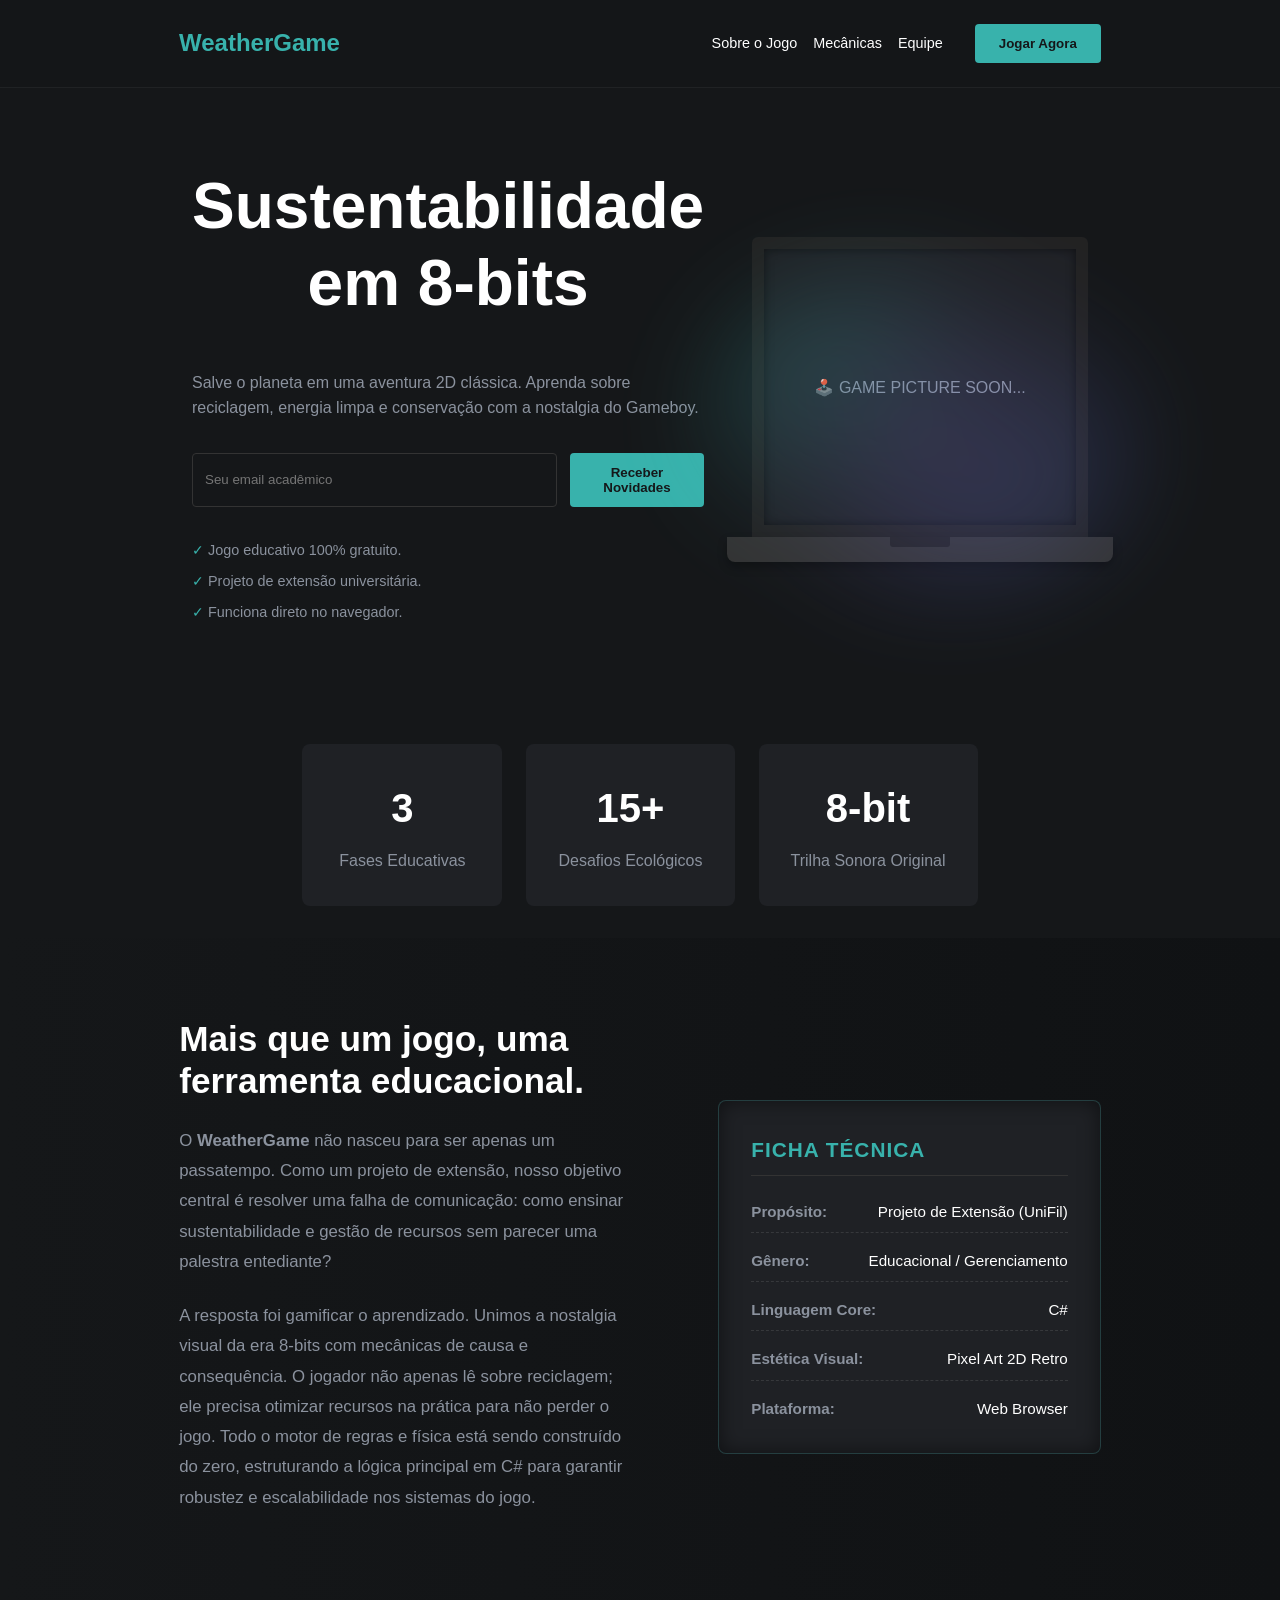
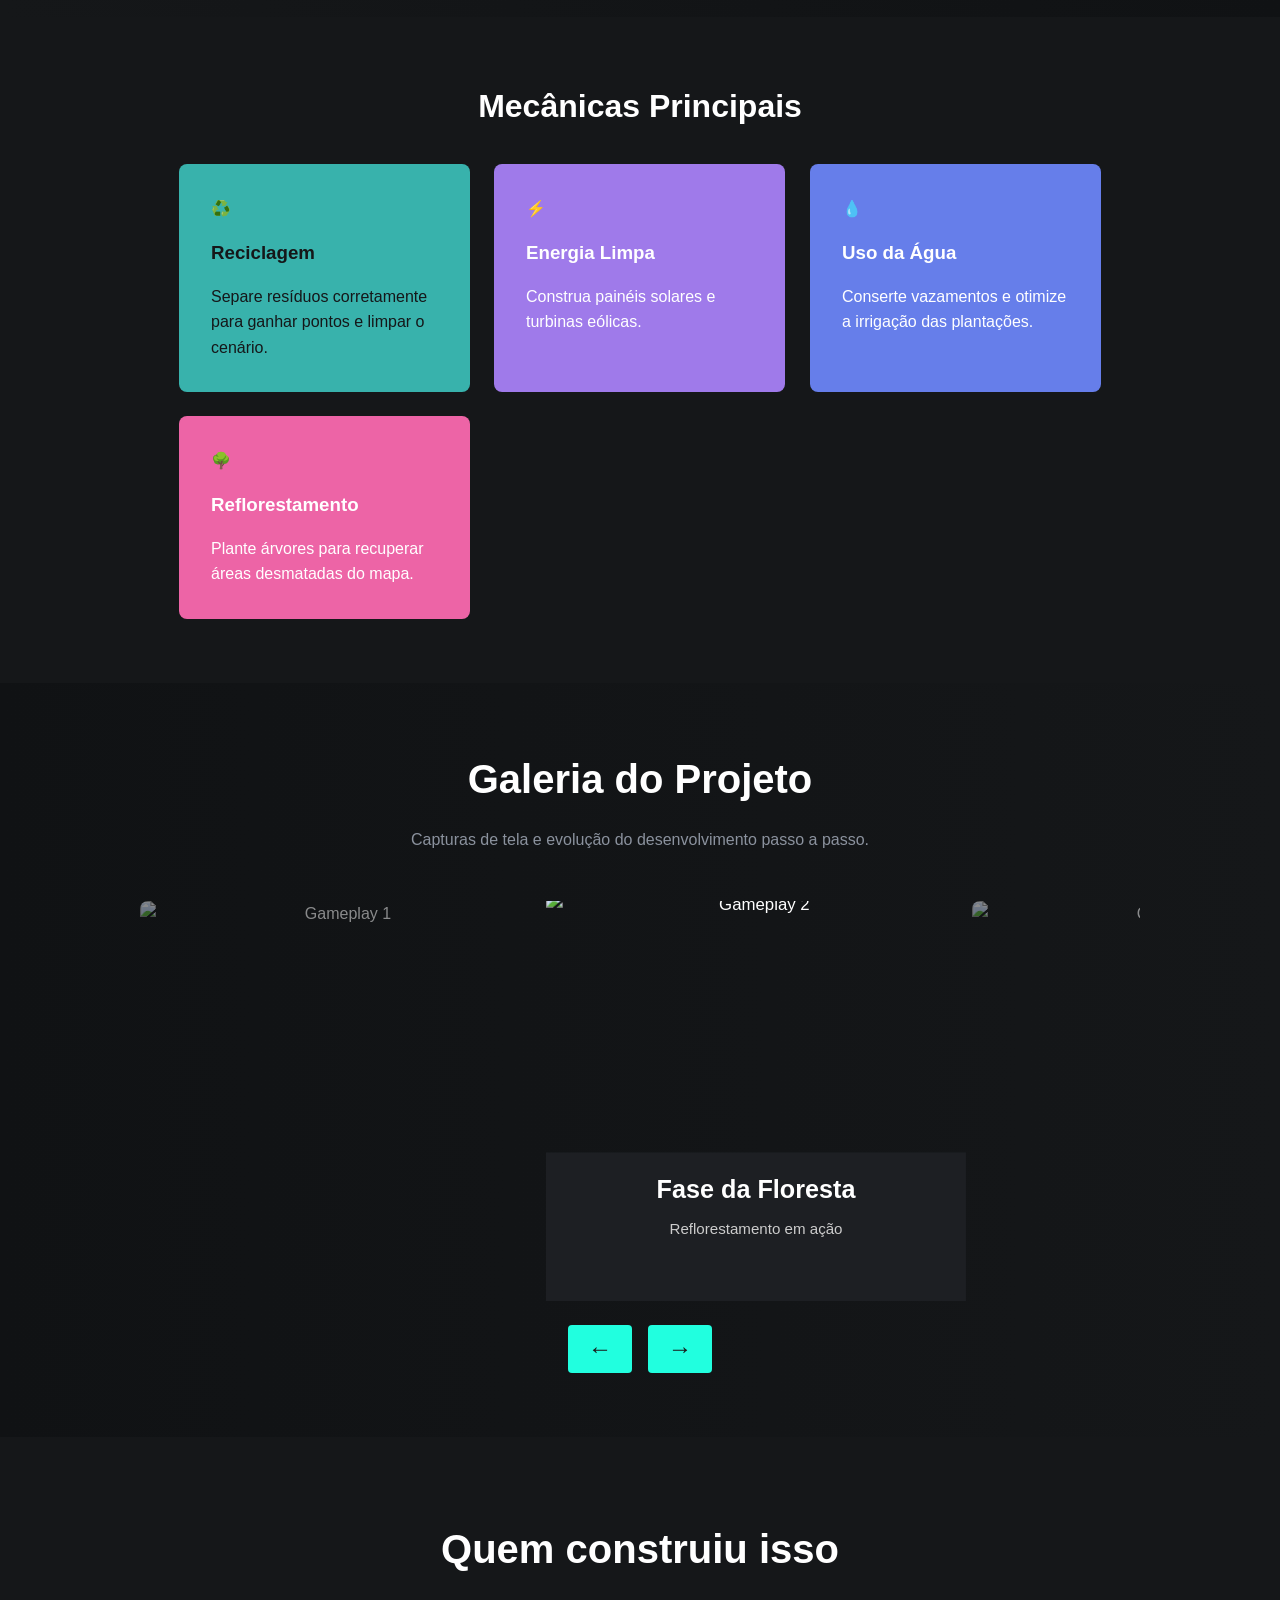
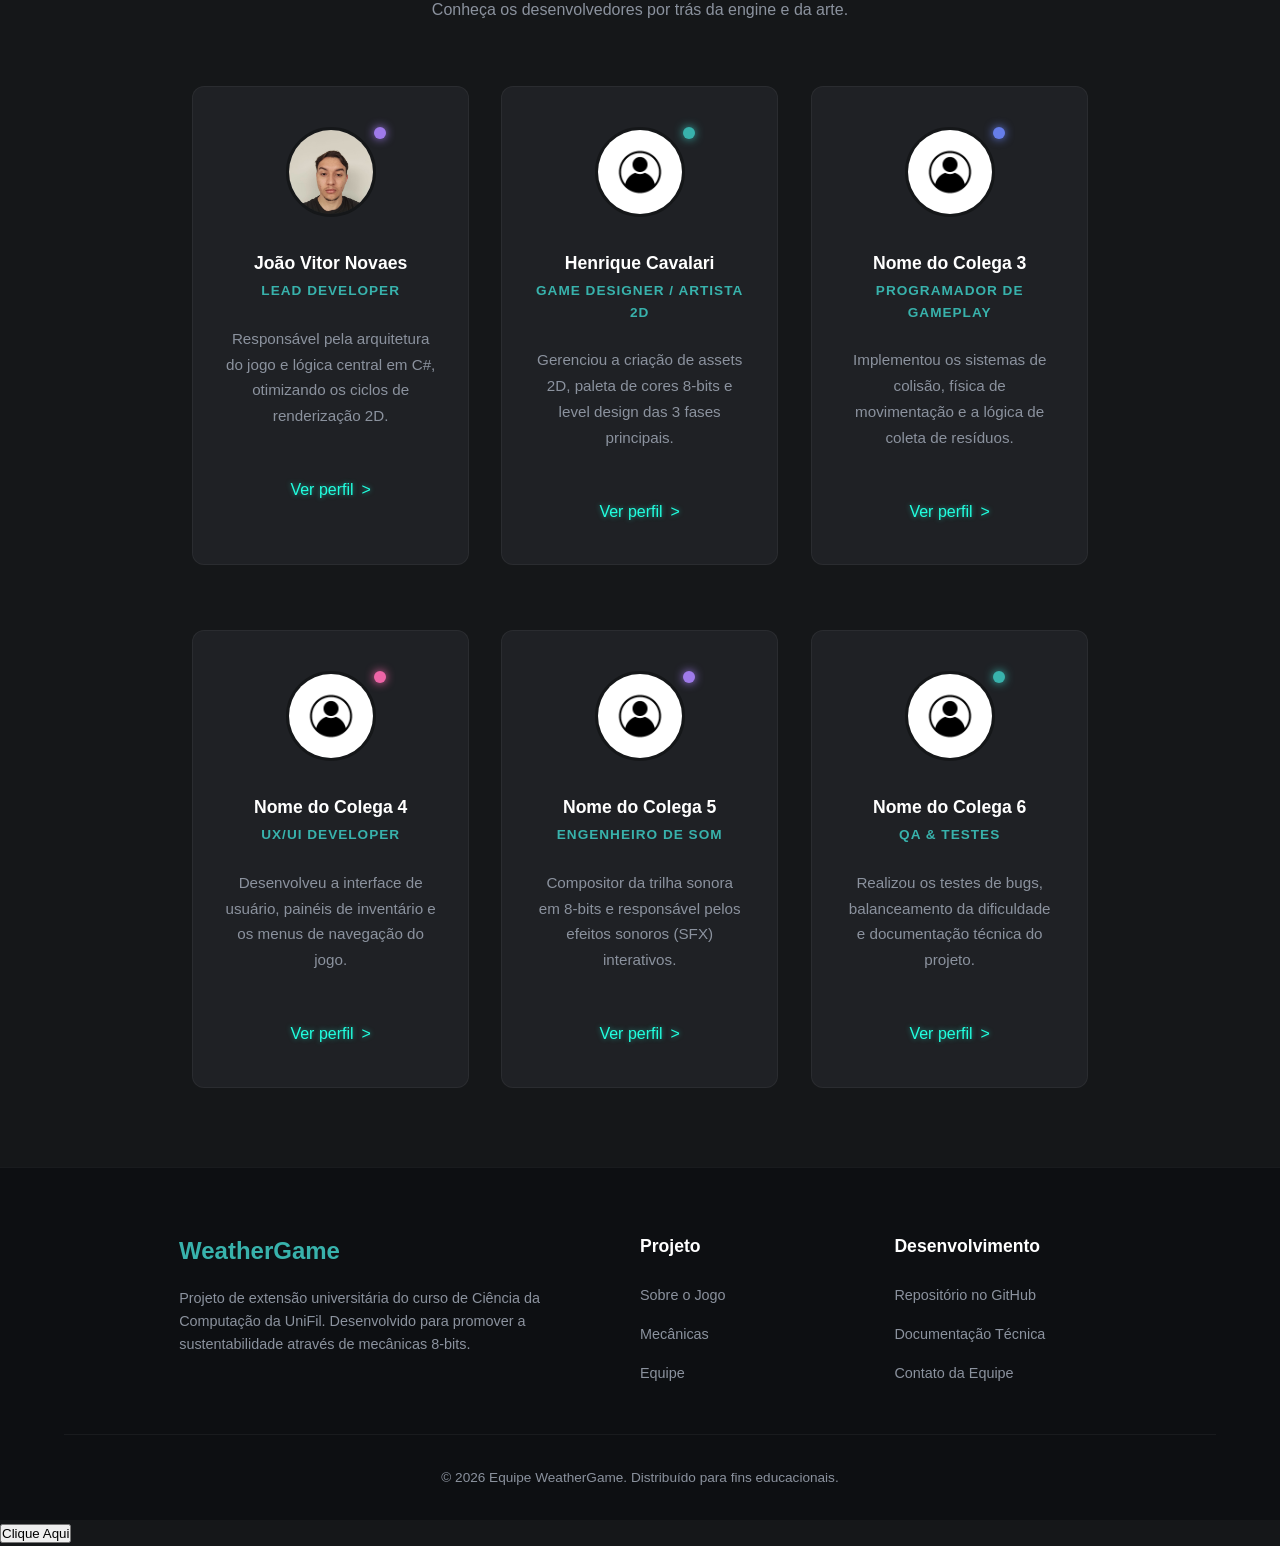
==== index.html @ 5da1a928 "Update index.html" ====
<!DOCTYPE html>
<html lang="pt-BR">
<head>
    <meta charset="UTF-8">
    <meta name="viewport" content="width=device-width, initial-scale=1.0">
    <title>EcoQuest | Sustentabilidade em 8-bits</title>
    <link rel="stylesheet" href="style.css">
</head>
<body>
        <header class="navbar">
            <div class="center">
                <div class="logo">WeatherGame</div>
                <nav>
                    <a href="#sobre">Sobre o Jogo</a>
                    <a href="#mecanicas">Mecânicas</a>
                    <a href="#equipe">Equipe</a>
                </nav>
                <button class="btn-primary">Jogar Agora</button>
            </div>
        </header>

        <section class="hero center">
            <div class="hero-content">
                <h1>Sustentabilidade em 8-bits</h1>
                <p>Salve o planeta em uma aventura 2D clássica. Aprenda sobre reciclagem, energia limpa e conservação com a nostalgia do Gameboy.</p>
                
                <form class="hero-form" onsubmit="event.preventDefault(); alert('Email cadastrado para novidades!');">
                    <input type="email" placeholder="Seu email acadêmico" required>
                    <button type="submit" class="btn-primary">Receber Novidades</button>
                </form>

                <ul class="hero-checks">
                    <li><div>✓</div> Jogo educativo 100% gratuito.</li>
                    <li><div>✓</div> Projeto de extensão universitária.</li>
                    <li><div>✓</div> Funciona direto no navegador.</li>
                </ul>
            </div>
            <div class="hero-image">
                <div class="placeholder-notebook">
                    <div class="screen">🕹️ GAME PICTURE SOON...</div>
                    <div class="base"></div>
                </div>
            </div>
        </section>

        <section class="stats center">
            <div class="stat-box">
                <h2>3</h2>
                <p>Fases Educativas</p>
            </div>
            <div class="stat-box">
                <h2>15+</h2>
                <p>Desafios Ecológicos</p>
            </div>
            <div class="stat-box">
                <h2>8-bit</h2>
                <p>Trilha Sonora Original</p>
            </div>
        </section>

        <section id="sobre" class="about-section">
            <div class="about-container center">
                <div class="about-text">
                    <h2>Mais que um jogo, uma ferramenta educacional.</h2>
                    <p>O <strong>WeatherGame</strong> não nasceu para ser apenas um passatempo. Como um projeto de extensão, nosso objetivo central é resolver uma falha de comunicação: como ensinar sustentabilidade e gestão de recursos sem parecer uma palestra entediante?</p>
                    <p>A resposta foi gamificar o aprendizado. Unimos a nostalgia visual da era 8-bits com mecânicas de causa e consequência. O jogador não apenas lê sobre reciclagem; ele precisa otimizar recursos na prática para não perder o jogo. Todo o motor de regras e física está sendo construído do zero, estruturando a lógica principal em C# para garantir robustez e escalabilidade nos sistemas do jogo.</p>
                </div>
                
                <div class="about-specs">
                    <div class="spec-card">
                        <h3>Ficha Técnica</h3>
                        <ul class="spec-list">
                            <li><span>Propósito:</span> Projeto de Extensão (UniFil)</li>
                            <li><span>Gênero:</span> Educacional / Gerenciamento</li>
                            <li><span>Linguagem Core:</span> C#</li>
                            <li><span>Estética Visual:</span> Pixel Art 2D Retro</li>
                            <li><span>Plataforma:</span> Web Browser</li>
                        </ul>
                    </div>
                </div>
            </div>
        </section>

        <section class="features-grid">
            <div class="center">
                <h2>Mecânicas Principais</h2>
                <div class="grid-container">
                    <div class="card teal">
                        <div class="icon">♻️</div>
                        <h3>Reciclagem</h3>
                        <p>Separe resíduos corretamente para ganhar pontos e limpar o cenário.</p>
                    </div>
                    <div class="card purple">
                        <div class="icon">⚡</div>
                        <h3>Energia Limpa</h3>
                        <p>Construa painéis solares e turbinas eólicas.</p>
                    </div>
                    <div class="card blue">
                        <div class="icon">💧</div>
                        <h3>Uso da Água</h3>
                        <p>Conserte vazamentos e otimize a irrigação das plantações.</p>
                    </div>
                    <div class="card pink">
                        <div class="icon">🌳</div>
                        <h3>Reflorestamento</h3>
                        <p>Plante árvores para recuperar áreas desmatadas do mapa.</p>
                    </div>
                </div>
            </div>
        </section>

        <section class="carousel-section">
        <div class="carousel-header">
            <h2>Galeria do Projeto</h2>
            <p>Capturas de tela e evolução do desenvolvimento passo a passo.</p>
        </div>
        
        <div class="carousel-container">
            <div class="carousel-track" id="track">
                
                <div class="carousel-slide active">
                    <img src="https://via.placeholder.com/500x500/1f2125/8b929e?text=Screenshot+1" alt="Gameplay 1">
                    <div class="slide-overlay">
                        <h3>Mecânica de Reciclagem</h3>
                        <p>Interface do inventário</p>
                        <a href="#" class="slide-btn">Saiba mais</a>
                    </div>
                </div>

                <div class="carousel-slide">
                    <img src="https://via.placeholder.com/500x500/1f2125/8b929e?text=Screenshot+2" alt="Gameplay 2">
                    <div class="slide-overlay">
                        <h3>Fase da Floresta</h3>
                        <p>Reflorestamento em ação</p>
                        <a href="#" class="slide-btn">Saiba mais</a>
                    </div>
                </div>

                <div class="carousel-slide">
                    <img src="https://via.placeholder.com/500x500/1f2125/8b929e?text=Screenshot+3" alt="Gameplay 3">
                    <div class="slide-overlay">
                        <h3>Boss Fight: Poluição</h3>
                        <p>Desafio final da fase 1</p>
                        <a href="#" class="slide-btn">Saiba mais</a>
                    </div>
                </div>

                <div class="carousel-slide">
                    <img src="https://via.placeholder.com/500x500/1f2125/8b929e?text=Screenshot+4" alt="Gameplay 4">
                    <div class="slide-overlay">
                        <h3>Painéis Solares</h3>
                        <p>Sistema de energia da base</p>
                        <a href="#" class="slide-btn">Saiba mais</a>
                    </div>
                </div>

                <div class="carousel-slide">
                    <img src="https://via.placeholder.com/500x500/1f2125/8b929e?text=Screenshot+4" alt="Gameplay 4">
                    <div class="slide-overlay">
                        <h3>Painéis Solares</h3>
                        <p>Sistema de energia da base</p>
                        <a href="#" class="slide-btn">Saiba mais</a>
                    </div>
                </div>

                <div class="carousel-slide">
                    <img src="https://via.placeholder.com/500x500/1f2125/8b929e?text=Screenshot+4" alt="Gameplay 4">
                    <div class="slide-overlay">
                        <h3>Painéis Solares</h3>
                        <p>Sistema de energia da base</p>
                        <a href="#" class="slide-btn">Saiba mais</a>
                    </div>
                </div>

                <div class="carousel-slide">
                    <img src="https://via.placeholder.com/500x500/1f2125/8b929e?text=Screenshot+4" alt="Gameplay 4">
                    <div class="slide-overlay">
                        <h3>Painéis Solares</h3>
                        <p>Sistema de energia da base</p>
                        <a href="#" class="slide-btn">Saiba mais</a>
                    </div>
                </div>

            </div>
        </div>

        <div class="carousel-controls">
            <button id="prevBtn" class="control-btn">&#8592;</button>
            <button id="nextBtn" class="control-btn">&#8594;</button>
        </div>
    </section>

    <section id="equipe" class="team-section center">
        <div class="team-header">
            <h2>Quem construiu isso</h2>
            <p>Conheça os desenvolvedores por trás da engine e da arte.</p>
        </div>

        <div class="team-grid">
            <div class="team-card">
                <div class="avatar-container">
                    <img src="team members/novaes.jpeg" alt="Foto de João Vitor">
                    <span class="accent-mark purple"></span>
                </div>
                <h4 class="team-name">João Vitor Novaes</h4>
                <span class="team-role">Lead Developer</span>
                <p class="team-bio">Responsável pela arquitetura do jogo e lógica central em C#, otimizando os ciclos de renderização 2D.</p>
                <a href="#link-para-o-perfil" class="more-link ">Ver perfil</a>
            </div>

            <div class="team-card">
                <div class="avatar-container">
                    <img src="team members/icon.jpg" alt="Foto do Membro 2">
                    <span class="accent-mark teal"></span>
                </div>
                <h4 class="team-name">Henrique Cavalari</h4>
                <span class="team-role">Game Designer / Artista 2D</span>
                <p class="team-bio">Gerenciou a criação de assets 2D, paleta de cores 8-bits e level design das 3 fases principais.</p>
                <a href="https://justtryingtodohomework.github.io/MeuCurriculo" class="more-link">Ver perfil</a>
            </div>

            <div class="team-card">
                <div class="avatar-container">
                    <img src="team members/icon.jpg" alt="Foto do Membro 3">
                    <span class="accent-mark blue"></span>
                </div>
                <h4 class="team-name">Nome do Colega 3</h4>
                <span class="team-role">Programador de Gameplay</span>
                <p class="team-bio">Implementou os sistemas de colisão, física de movimentação e a lógica de coleta de resíduos.</p>
                <a href="#link-para-o-perfil" class="more-link">Ver perfil</a>
            </div>
            
            <div class="team-card">
                <div class="avatar-container">
                    <img src="team members/icon.jpg" alt="Foto do Membro 4">
                    <span class="accent-mark pink"></span>
                </div>
                <h4 class="team-name">Nome do Colega 4</h4>
                <span class="team-role">UX/UI Developer</span>
                <p class="team-bio">Desenvolveu a interface de usuário, painéis de inventário e os menus de navegação do jogo.</p>
                <a href="#link-para-o-perfil" class="more-link">Ver perfil</a>
            </div>

            <div class="team-card">
                <div class="avatar-container">
                    <img src="team members/icon.jpg" alt="Foto do Membro 5">
                    <span class="accent-mark purple"></span>
                </div>
                <h4 class="team-name">Nome do Colega 5</h4>
                <span class="team-role">Engenheiro de Som</span>
                <p class="team-bio">Compositor da trilha sonora em 8-bits e responsável pelos efeitos sonoros (SFX) interativos.</p>
                <a href="#link-para-o-perfil" class="more-link">Ver perfil</a>
            </div>

            <div class="team-card">
                <div class="avatar-container">
                    <img src="team members/icon.jpg" alt="Foto do Membro 6">
                    <span class="accent-mark teal"></span>
                </div>
                <h4 class="team-name">Nome do Colega 6</h4>
                <span class="team-role">QA & Testes</span>
                <p class="team-bio">Realizou os testes de bugs, balanceamento da dificuldade e documentação técnica do projeto.</p>
                <a href="#link-para-o-perfil" class="more-link">Ver perfil</a>
            </div>
        </div>
    </section>    

    <footer class="site-footer">
        <div class="footer-container center">
            <div class="footer-brand">
                <div class="logo">WeatherGame</div>
                <p>Projeto de extensão universitária do curso de Ciência da Computação da UniFil. Desenvolvido para promover a sustentabilidade através de mecânicas 8-bits.</p>
            </div>

            <div class="footer-links">
                <h4>Projeto</h4>
                <a href="#sobre">Sobre o Jogo</a>
                <a href="#mecanicas">Mecânicas</a>
                <a href="#equipe">Equipe</a>
            </div>

            <div class="footer-social">
                <h4>Desenvolvimento</h4>
                <a href="#" target="_blank">Repositório no GitHub</a>
                <a href="#">Documentação Técnica</a>
                <a href="mailto:seuemail@institucional.br">Contato da Equipe</a>
            </div>
        </div>

        <div class="footer-bottom">
            <p>&copy; 2026 Equipe WeatherGame. Distribuído para fins educacionais.</p>
        </div>
    </footer>
    <button id="meuBotao">Clique Aqui</button>
    <script src="scripts/carrossel.js"></script>
    <script src="scripts/popover.js"></script>
</body>
</html>
---- style.css ----
:root {
    --bg-dark: #151719;
    --text-light: #ffffff;
    --text-muted: #8b929e;
    --primary-teal: #38b2ac;
    --card-purple: #9f7aea;
    --card-blue: #667eea;
    --card-pink: #ed64a6;
    --bg-panel: #1f2125;
}

* {
    margin: 0;
    padding: 0;
    box-sizing: border-box;
    font-family: 'Inter', -apple-system, sans-serif;
}

body {
    background-color: var(--bg-dark);
    color: var(--text-light);
    line-height: 1.6;
    overflow-x: hidden;
}

.center {
    width: 80%;
    margin: auto;
}

.btn-primary {
    background-color: var(--primary-teal);
    color: var(--bg-dark);
    border: none;
    padding: 0.75rem 1.5rem;
    font-weight: bold;
    border-radius: 4px;
    cursor: pointer;
    width: 100%;
    max-width: 300px;
}

.popover-global {
    position: absolute;
    background-color: #21ffdf;
    color: #1a1a1a;
    padding: 8px 16px;
    border-radius: 4px;
    font-size: 0.9rem;
    font-weight: bold;
    opacity: 0;
    visibility: hidden;
    transition: opacity 0.2s ease, visibility 0.2s ease;
    z-index: 9999;
    pointer-events: none;
}

.popover-global.mostrar {
    opacity: 1;
    visibility: visible;
}

.more-link {
    color: #21ffdf;
    text-shadow: 0 0 5px rgba(33, 255, 223, 0.5);
    text-align: center;
    text-decoration: none;
    font-weight: 400;
    margin-top: 1.5rem;
    transition: all 0.3s ease;
    display: block;
}

.more-link::after {
    content: " >";
    margin-left: 0.5rem;
    color: #21ffdf;
    transition: transform 0.3s ease;
    display: inline-block;
}

.more-link:hover {
    text-shadow: 0 0 10px rgba(33, 255, 223, 0.8);
}

.more-link:hover::after {
    transform: translateX(3px);
}

.navbar {
    display: flex;
    flex-direction: column;
    align-items: center;
    gap: 1.5rem;
    padding: 1rem 5%;
    background-color: rgba(21, 23, 25, 0.85);
    backdrop-filter: blur(12px);
    -webkit-backdrop-filter: blur(12px);
    border-bottom: 1px solid rgba(255, 255, 255, 0.05);
    position: sticky;
    top: 0;
    z-index: 1000;
}

.navbar div {
    display: flex;
    align-self: center;
    justify-content: center;
}

.navbar div nav {
    display: flex;
    align-items: center;
    justify-content: center;
}
.logo {
    font-size: 1.5rem;
    font-weight: bold;
    color: var(--primary-teal);
    cursor: pointer;
    transition: transform 0.3s ease, text-shadow 0.3s ease;
    will-change: transform;
}

.logo:hover {
    transform: scale(1.05);
    text-shadow: 0 0 15px rgba(56, 178, 172, 0.6);
}

.navbar nav {
    display: flex;
    flex-wrap: wrap;
    justify-content: center;
    gap: 1rem;
}

.navbar nav a {
    color: var(--text-light);
    text-decoration: none;
    font-size: 0.9rem;
}

.hero {
    display: flex;
    flex-direction: column;
    padding: 3rem 5%;
    gap: 3rem;
    text-align: center;
}

.hero-content h1 {
    font-size: 2.5rem;
    line-height: 1.2;
    margin-bottom: 3rem;
    text-align: center;
}

.hero-content p {
    color: var(--text-muted);
    font-size: 1rem;
    margin-bottom: 2rem;
}

.hero-form {
    display: flex;
    flex-direction: column;
    gap: 0.8rem;
    margin-bottom: 2rem;
}

.hero-form input {
    width: 100%;
    background: transparent;
    border: 1px solid #333;
    padding: 0.75rem;
    color: white;
    border-radius: 4px;
}

.hero-checks {
    list-style: none;
    color: var(--text-muted);
    font-size: 0.9rem;
    text-align: left;
    display: inline-block;
}

.hero-checks div {
    display: inline-block;
    color: var(--primary-teal);
}

.hero-checks li {
    margin-bottom: 0.5rem;
}

.hero-image {
    width: 100%;
    display: flex;
    justify-content: center;
}

.placeholder-notebook {
    display: flex;
    flex-direction: column;
    align-items: center;
    width: 100%;
    max-width: 100%;
}

.placeholder-notebook .screen {
    width: 100%;
    height: 180px;
    background-color: var(--bg-panel);
    border: 8px solid #222;
    border-radius: 6px 6px 0 0;
    display: flex;
    align-items: center;
    justify-content: center;
    color: var(--text-muted);
    font-size: 0.8rem;
    box-shadow: inset 0 0 10px rgba(0,0,0,0.5);
}

.placeholder-notebook .base {
    width: 110%;
    height: 15px;
    background-color: #333;
    border-radius: 0 0 8px 8px;
    position: relative;
    box-shadow: 0 5px 10px rgba(0,0,0,0.3);
}

.placeholder-notebook .base::after {
    content: '';
    position: absolute;
    top: 0;
    left: 50%;
    transform: translateX(-50%);
    width: 40px;
    height: 6px;
    background-color: #222;
    border-radius: 0 0 3px 3px;
}

.stats {
    display: flex;
    flex-direction: column;
    gap: 1.5rem;
    padding: 2rem 5%;
}

.stat-box {
    background: var(--bg-panel);
    padding: 2rem;
    text-align: center;
    border-radius: 8px;
    width: 100%;
}

.stat-box h2 {
    font-size: 2.5rem;
    margin-bottom: 0.5rem;
}

.stat-box p {
    color: var(--text-muted);
}

.about-section {
    padding: 5rem 5%;
    background-color: var(--bg-dark);
    background-image: linear-gradient(to left, #101214, var(--bg-dark));
}

.about-container {
    display: flex;
    flex-direction: column;
    gap: 3rem;
    max-width: 1200px;
    margin: 0 auto;
}

.about-text h2 {
    font-size: 2.2rem;
    color: var(--text-light);
    margin-bottom: 1.5rem;
    line-height: 1.2;
}

.about-text p {
    color: var(--text-muted);
    font-size: 1.05rem;
    line-height: 1.8;
    margin-bottom: 1.5rem;
}

.spec-card {
    background-color: var(--bg-panel);
    border: 1px solid rgba(56, 178, 172, 0.2);
    border-radius: 8px;
    padding: 2rem;
    box-shadow: inset 0 0 20px rgba(0, 0, 0, 0.5);
}

.spec-card h3 {
    color: var(--primary-teal);
    margin-bottom: 1.5rem;
    font-size: 1.3rem;
    text-transform: uppercase;
    letter-spacing: 1px;
    border-bottom: 1px solid #333;
    padding-bottom: 0.5rem;
}

.spec-list {
    list-style: none;
}

.spec-list li {
    color: var(--text-light);
    margin-bottom: 1rem;
    font-size: 0.95rem;
    display: flex;
    justify-content: space-between;
    border-bottom: 1px dashed rgba(255, 255, 255, 0.1);
    padding-bottom: 0.5rem;
}

.spec-list li span {
    color: var(--text-muted);
    font-weight: 600;
}

.spec-list li:last-child {
    border-bottom: none;
    margin-bottom: 0;
    padding-bottom: 0;
}

.features-grid {
    padding: 4rem 5%;
    text-align: center;
}

.features-grid h2 {
    margin-bottom: 2rem;
    font-size: 2rem;
}

.grid-container {
    display: grid;
    grid-template-columns: 1fr;
    gap: 1.5rem;
}

.card {
    padding: 2rem;
    border-radius: 8px;
    text-align: left;
    color: white;
    transition: transform 0.3s ease, box-shadow 0.3s ease, filter 0.3s ease;
    will-change: transform, box-shadow;
}

.card h3 {
    margin: 1rem 0;
}

.card:hover {
    transform: translateY(-8px);
    filter: brightness(1.1);
}

.card.teal {
    background-color: var(--primary-teal);
    color: var(--bg-dark);
}

.card.purple {
    background-color: var(--card-purple);
}

.card.blue {
    background-color: var(--card-blue);
}

.card.pink {
    background-color: var(--card-pink);
}

.card.teal:hover {
    box-shadow: 0 15px 30px rgba(56, 178, 172, 0.3);
}

.card.purple:hover {
    box-shadow: 0 15px 30px rgba(159, 122, 234, 0.3);
}

.card.blue:hover {
    box-shadow: 0 15px 30px rgba(102, 126, 234, 0.3);
}

.card.pink:hover {
    box-shadow: 0 15px 30px rgba(237, 100, 166, 0.3);
}

.carousel-section {
    padding: 4rem 0;
    text-align: center;
    overflow: hidden;
    background-image: linear-gradient(to right, #101214, var(--bg-dark));
}

.carousel-header {
    padding: 0 5%;
    margin-bottom: 3rem;
}

.carousel-header h2 {
    font-size: 2rem;
    margin-bottom: 1rem;
}

.carousel-header p {
    color: var(--text-muted);
}

.carousel-container {
    width: 100%;
    max-width: 1000px;
    margin: 0 auto;
    position: relative;
    overflow: hidden;
}

.carousel-track {
    display: flex;
    gap: 1rem;
    overflow-x: auto;
    scroll-behavior: smooth;
    scroll-snap-type: x mandatory;
    scrollbar-width: none;
    -ms-overflow-style: none;
}

.carousel-track::-webkit-scrollbar {
    display: none;
}

.carousel-slide {
    flex: 0 0 auto;
    width: 300px;
    position: relative;
    scroll-snap-align: center;
    border-radius: 8px;
    overflow: hidden;
    transition: transform 0.3s ease, opacity 0.3s ease;
    opacity: 0.5;
}

.carousel-slide.active {
    opacity: 1;
    transform: scale(1.05);
}

.carousel-slide img {
    width: 100%;
    height: auto;
    display: block;
}

.slide-overlay {
    position: absolute;
    bottom: 0;
    left: 0;
    width: 100%;
    background: rgba(31, 33, 37, 0.9);
    color: #fff;
    padding: 1rem;
    text-align: center;
    box-sizing: border-box;
    transform: translateY(100%);
    transition: transform 0.3s ease;
}

.carousel-slide.active .slide-overlay,
.carousel-slide:hover .slide-overlay {
    transform: translateY(0);
}

.carousel-slide.active .slide-overlay {
    opacity: 1;
}

.slide-overlay h3 {
    font-size: 1.5rem;
    margin-bottom: 0.5rem;
}

.slide-overlay p {
    color: #ccc;
    font-size: 0.9rem;
    margin-bottom: 1.5rem;
}

.slide-btn {
    background-color: var(--primary-teal);
    color: var(--bg-dark);
    padding: 0.5rem 1rem;
    text-decoration: none;
    font-weight: bold;
    border-radius: 4px;
    font-size: 0.8rem;
    opacity: 0;
    transform: translateY(10px);
    transition: all 0.3s ease;
}

.carousel-slide.active:hover .slide-btn {
    opacity: 1;
    transform: translateY(0);
}

.carousel-controls {
    display: flex;
    justify-content: center;
    gap: 1rem;
    margin-top: 1.5rem;
}

.control-btn {
    background: #21ffdf;
    color: #1a1a1a;
    border: none;
    padding: 10px 20px;
    font-size: 1.5rem;
    font-weight: bold;
    border-radius: 4px;
    cursor: pointer;
    transition: background 0.2s;
}

.control-btn:hover {
    background-color: #3f434a;
}

.team-section {
    padding: 5rem 5%;
    text-align: center;
    background-color: var(--bg-dark);
}

.team-header {
    margin-bottom: 4rem;
}

.team-header h2 {
    font-size: 2.5rem;
    margin-bottom: 1rem;
    color: var(--text-light);
}

.team-header p {
    color: var(--text-muted);
}

.team-grid {
    display: grid;
    grid-template-columns: 1fr;
    gap: 2rem;
    max-width: 1200px;
    margin: 0 auto;
}

.team-card {
    background-color: var(--bg-panel);
    padding: 2.5rem 2rem;
    border-radius: 12px;
    display: flex;
    flex-direction: column;
    align-items: center;
    text-align: center;
    border: 1px solid rgba(255, 255, 255, 0.05);
    transition: transform 0.3s ease, box-shadow 0.3s ease, border-color 0.3s ease;
    will-change: transform, box-shadow;
}

.team-card:hover {
    transform: translateY(-10px);
    border-color: rgba(56, 178, 172, 0.4);
    box-shadow: 0 15px 30px rgba(0, 0, 0, 0.4), 0 0 20px rgba(56, 178, 172, 0.1);
}

.avatar-container {
    position: relative;
    margin-bottom: 1.5rem;
}

.team-card img {
    width: 90px;
    height: 90px;
    border-radius: 50%;
    object-fit: cover;
    border: 3px solid var(--bg-dark);
}

.accent-mark {
    position: absolute;
    top: 0;
    right: -10px;
    width: 12px;
    height: 12px;
    border-radius: 50%;
}

.accent-mark.purple {
    background-color: var(--card-purple);
    box-shadow: 0 0 10px var(--card-purple);
}

.accent-mark.teal {
    background-color: var(--primary-teal);
    box-shadow: 0 0 10px var(--primary-teal);
}

.accent-mark.blue {
    background-color: var(--card-blue);
    box-shadow: 0 0 10px var(--card-blue);
}

.accent-mark.pink {
    background-color: var(--card-pink);
    box-shadow: 0 0 10px var(--card-pink);
}

.team-name {
    color: var(--text-light);
    font-size: 1.1rem;
    font-weight: bold;
    margin-bottom: 0.2rem;
}

.team-role {
    color: var(--primary-teal);
    font-size: 0.85rem;
    font-weight: 600;
    margin-bottom: 1.5rem;
    text-transform: uppercase;
    letter-spacing: 1px;
}

.team-bio {
    color: var(--text-muted);
    font-size: 0.95rem;
    line-height: 1.7;
    margin-bottom: 1.5rem;
    max-width: 400px;
}

.site-footer {
    background-color: #0d0f12;
    padding: 4rem 5% 2rem;
    color: var(--text-muted);
    border-top: 1px solid rgba(255, 255, 255, 0.05);
}

.footer-container {
    display: flex;
    flex-direction: column;
    gap: 3rem;
    margin-bottom: 3rem;
}

.footer-brand p {
    margin-top: 1rem;
    font-size: 0.9rem;
    max-width: 400px;
    line-height: 1.6;
}

.footer-links,
.footer-social {
    display: flex;
    flex-direction: column;
    gap: 1rem;
}

.footer-links h4,
.footer-social h4 {
    color: var(--text-light);
    margin-bottom: 0.5rem;
    font-size: 1.1rem;
}

.site-footer a {
    color: var(--text-muted);
    text-decoration: none;
    font-size: 0.9rem;
    transition: color 0.2s ease, transform 0.2s ease;
    display: inline-block;
}

.site-footer a:hover {
    color: var(--primary-teal);
    transform: translateX(5px);
}

.footer-bottom {
    text-align: center;
    padding-top: 2rem;
    border-top: 1px solid rgba(255, 255, 255, 0.05);
    font-size: 0.85rem;
}

@media (min-width: 768px) {
    .navbar {
        flex-direction: row;
        justify-content: space-between;
        padding: 1.5rem 5%;
    }

    .navbar nav {
        margin-left: auto;
        margin-right: 2rem;
    }

    .btn-primary {
        width: auto;
    }

    .hero {
        flex-direction: row;
        text-align: left;
        align-items: center;
        padding: 5rem 5%;
    }

    .hero-content h1 {
        font-size: 4rem;
    }

    .hero-form {
        flex-direction: row;
    }

    .placeholder-notebook {
        position: relative;
        z-index: 2;
        width: 100%;
        max-width: 500px;
        display: flex;
        flex-direction: column;
        align-items: center;
    }

    .placeholder-notebook .screen {
        height: 300px;
        border: 12px solid #222;
        font-size: 1rem;
    }

    .placeholder-notebook .base {
        width: 115%;
        height: 25px;
    }

    .placeholder-notebook::before {
        content: '';
        position: absolute;
        top: 10%;
        right: -15%;
        width: 130%;
        height: 100%;
        background: radial-gradient(circle at 10% 10%, rgba(56, 178, 172, 0.4) 0%, rgba(56, 178, 172, 0) 50%),
                    radial-gradient(circle at 90% 90%, rgba(102, 126, 234, 0.3) 0%, rgba(102, 126, 234, 0) 60%),
                    radial-gradient(circle at 50% 50%, rgba(159, 122, 234, 0.2) 0%, rgba(159, 122, 234, 0) 70%);
        filter: blur(50px);
        opacity: 0.8;
        z-index: 1;
        border-radius: 50%;
        pointer-events: none;
    }

    .placeholder-notebook .base::after {
        width: 60px;
        height: 10px;
    }

    .stats {
        flex-direction: row;
        justify-content: center;
    }

    .stat-box {
        min-width: 200px;
        width: auto;
    }

    .about-container {
        flex-direction: row;
        align-items: center;
        gap: 5rem;
    }

    .about-text {
        flex: 1.2;
    }

    .about-specs {
        flex: 1;
    }

    .grid-container {
        grid-template-columns: repeat(auto-fit, minmax(250px, 1fr));
    }

    .carousel-header h2 {
        font-size: 2.5rem;
    }

    .carousel-slide {
        flex: 0 0 400px;
        height: 400px;
    }

    .carousel-slide:hover {
        opacity: 1;
    }

    .carousel-slide:hover .slide-overlay {
        opacity: 1;
    }

    .team-grid {
        grid-template-columns: repeat(2, 1fr);
        gap: 4rem 2rem;
    }

    .footer-container {
        flex-direction: row;
        justify-content: space-between;
    }

    .footer-brand {
        flex: 2;
    }

    .footer-links,
    .footer-social {
        flex: 1;
    }
}

@media (min-width: 1024px) {
    .team-grid {
        grid-template-columns: repeat(3, 1fr);
    }
}
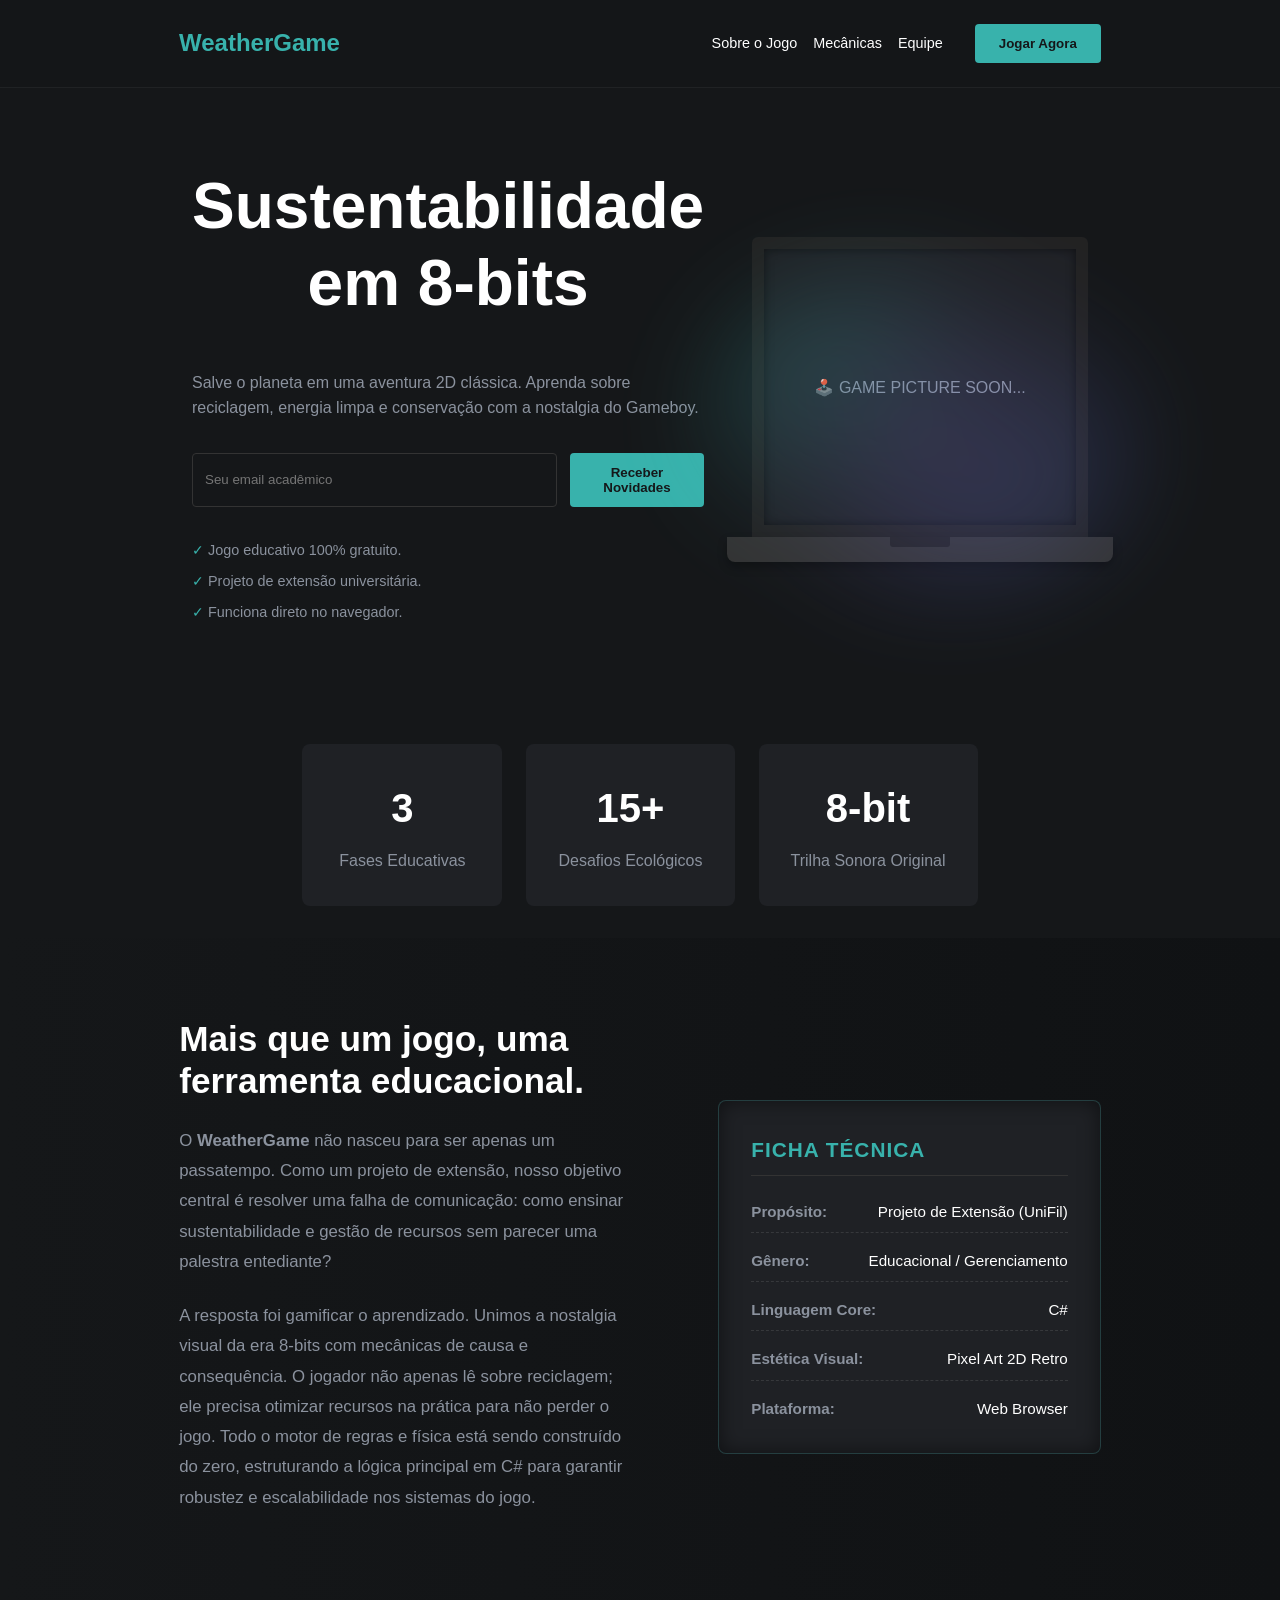
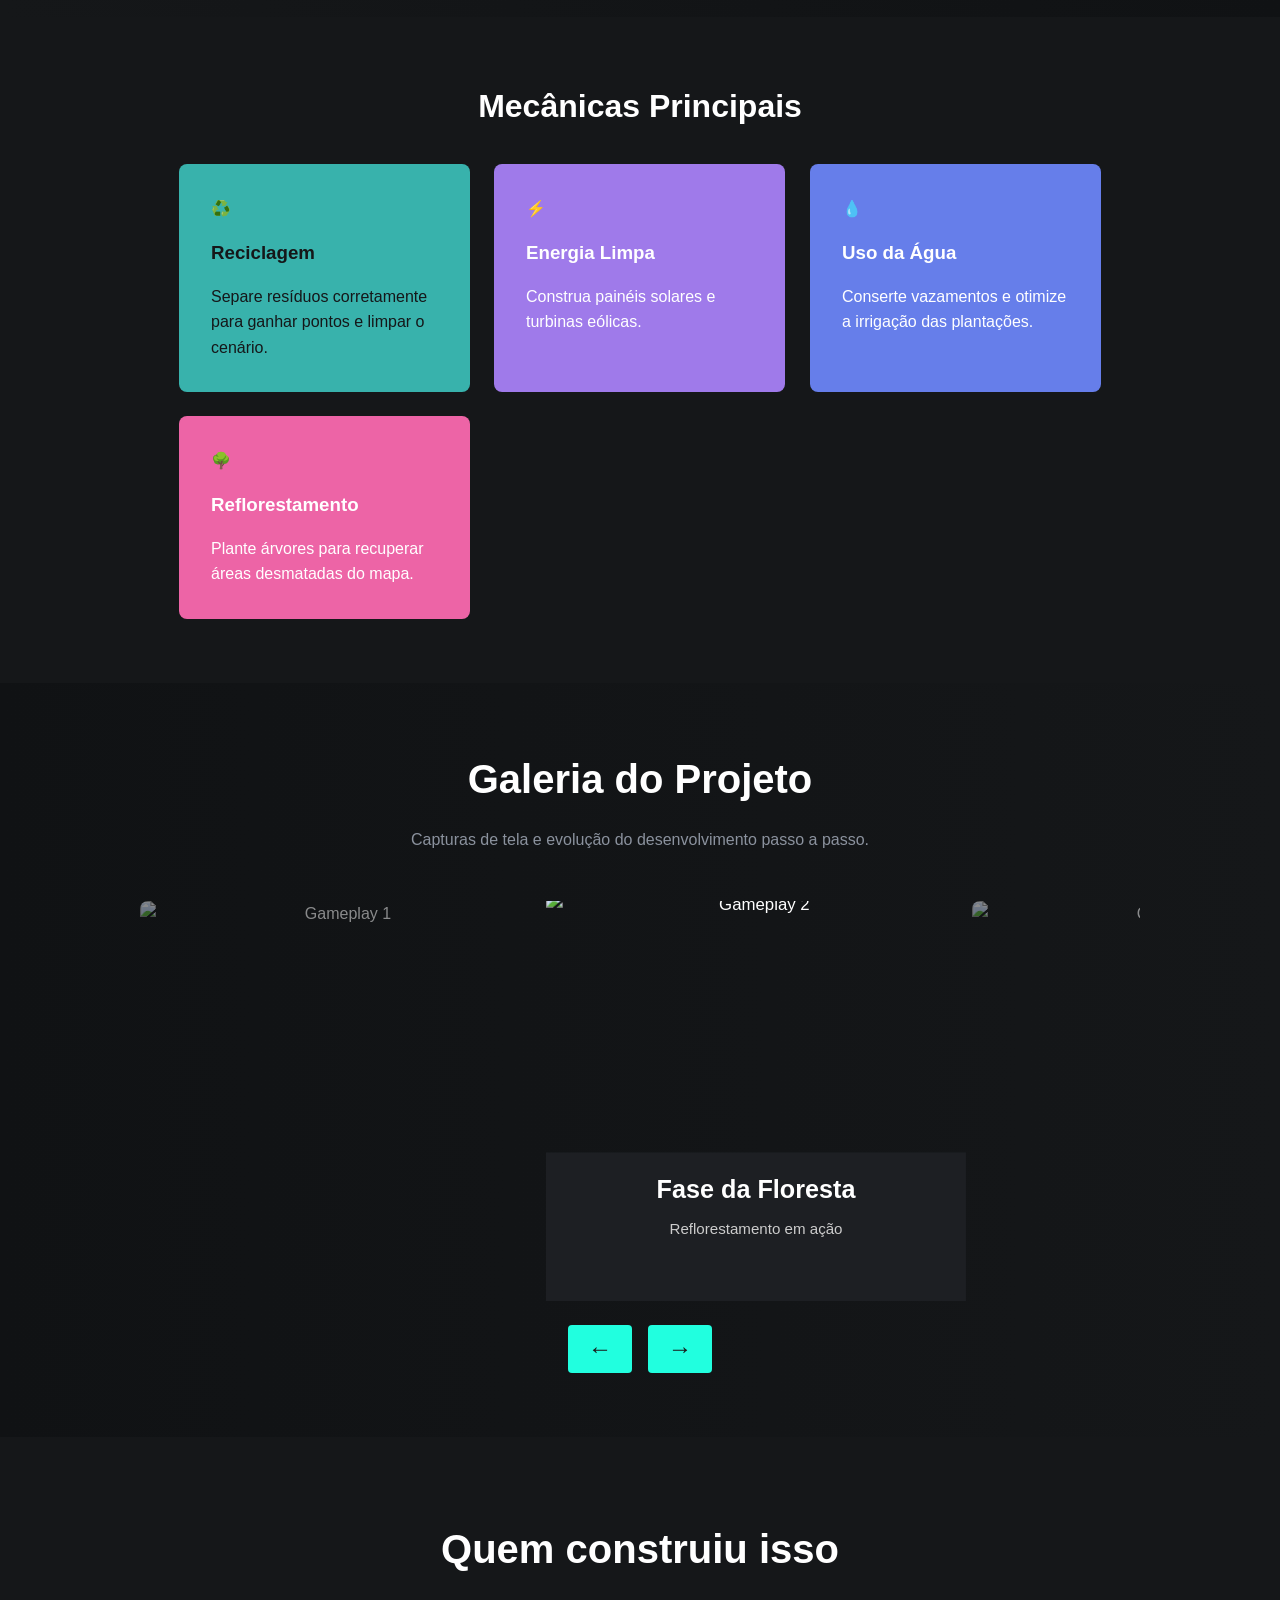
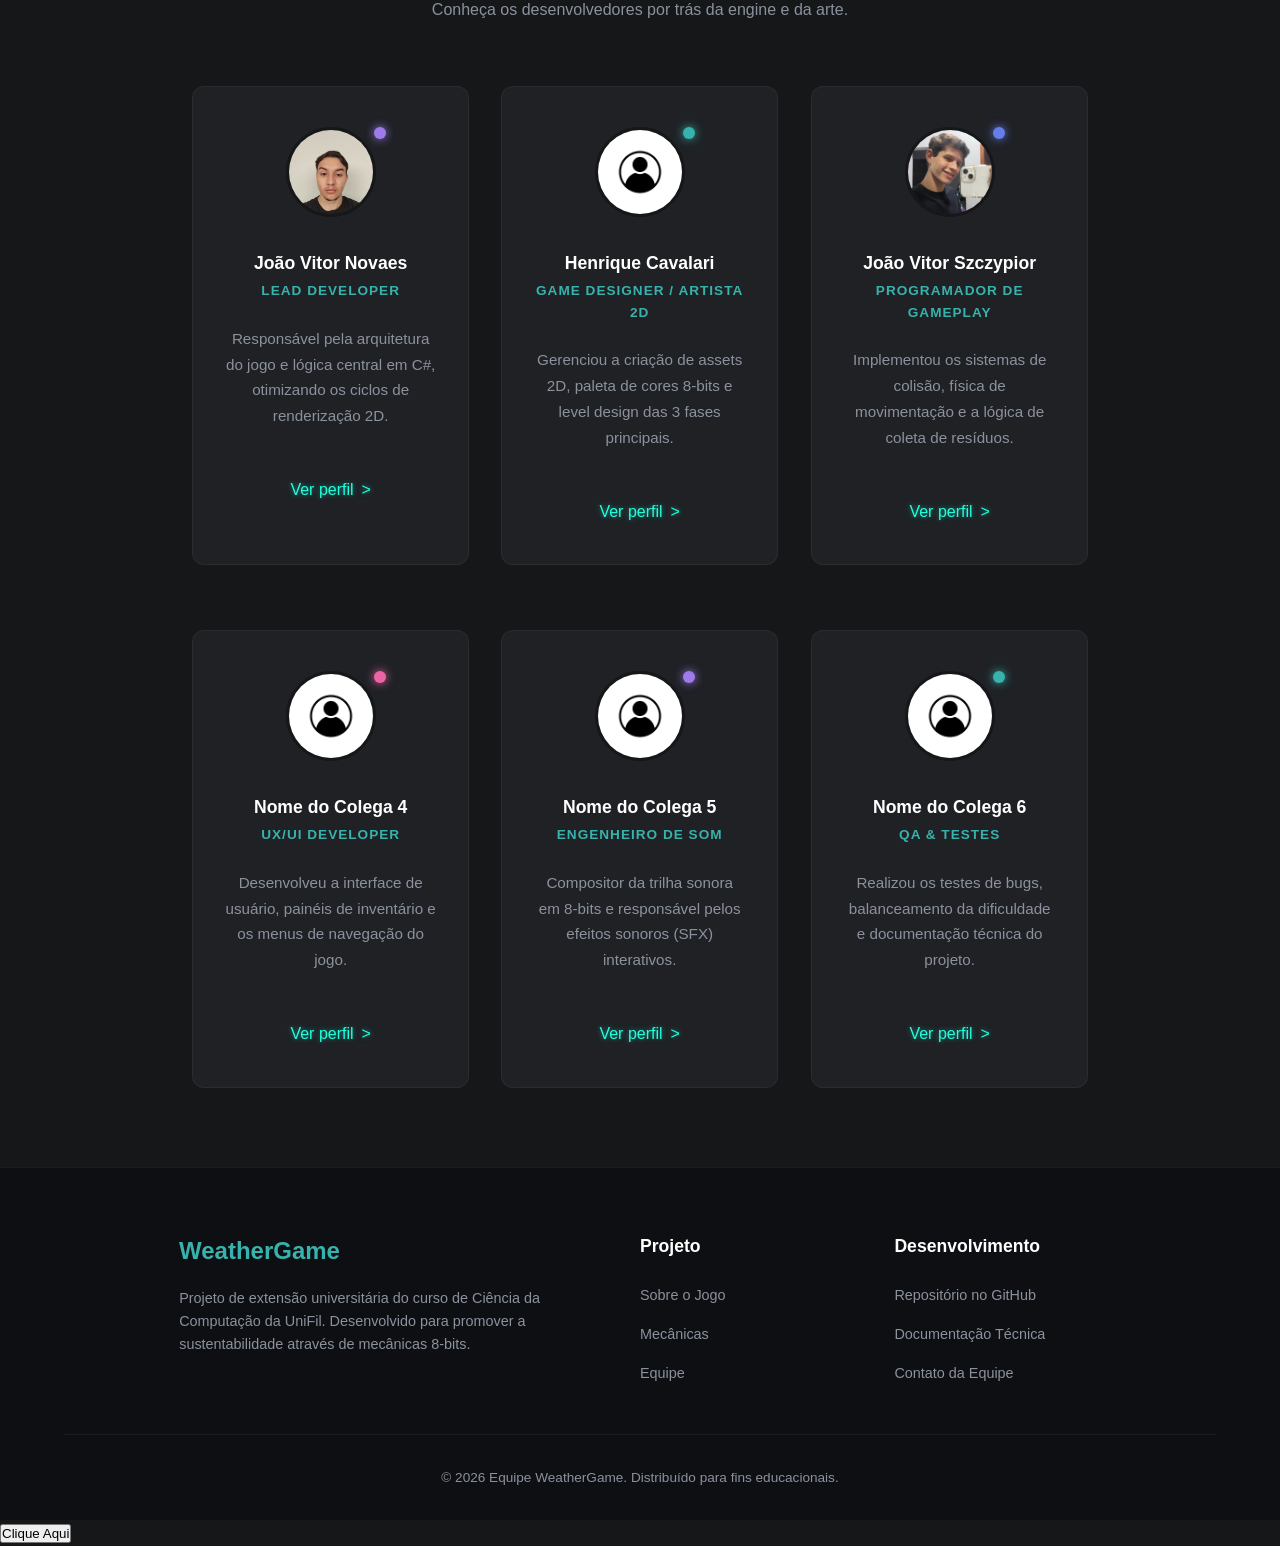
==== commit b2b886cf: "Incluindo minha foto e curriculo" ====
--- a/index.html
+++ b/index.html
@@ -216,18 +216,18 @@
                 <h4 class="team-name">Henrique Cavalari</h4>
                 <span class="team-role">Game Designer / Artista 2D</span>
                 <p class="team-bio">Gerenciou a criação de assets 2D, paleta de cores 8-bits e level design das 3 fases principais.</p>
-                <a href="https://justtryingtodohomework.github.io/MeuCurriculo" class="more-link">Ver perfil</a>
-            </div>
-
-            <div class="team-card">
-                <div class="avatar-container">
-                    <img src="team members/icon.jpg" alt="Foto do Membro 3">
+                <a href="https://justtryingtodohomework.github.io/MeuCurriculo" target="_blank" class="more-link">Ver perfil</a>
+            </div>
+
+            <div class="team-card">
+                <div class="avatar-container">
+                    <img src="team members/foto_joao.jpg" alt="Foto do Membro 3">
                     <span class="accent-mark blue"></span>
                 </div>
-                <h4 class="team-name">Nome do Colega 3</h4>
+                <h4 class="team-name">João Vitor Szczypior </h4>
                 <span class="team-role">Programador de Gameplay</span>
                 <p class="team-bio">Implementou os sistemas de colisão, física de movimentação e a lógica de coleta de resíduos.</p>
-                <a href="#link-para-o-perfil" class="more-link">Ver perfil</a>
+                <a href="https://joaoszczypiorzz.github.io/Curriculo/" target="_blank" class="more-link">Ver perfil</a>
             </div>
             
             <div class="team-card">
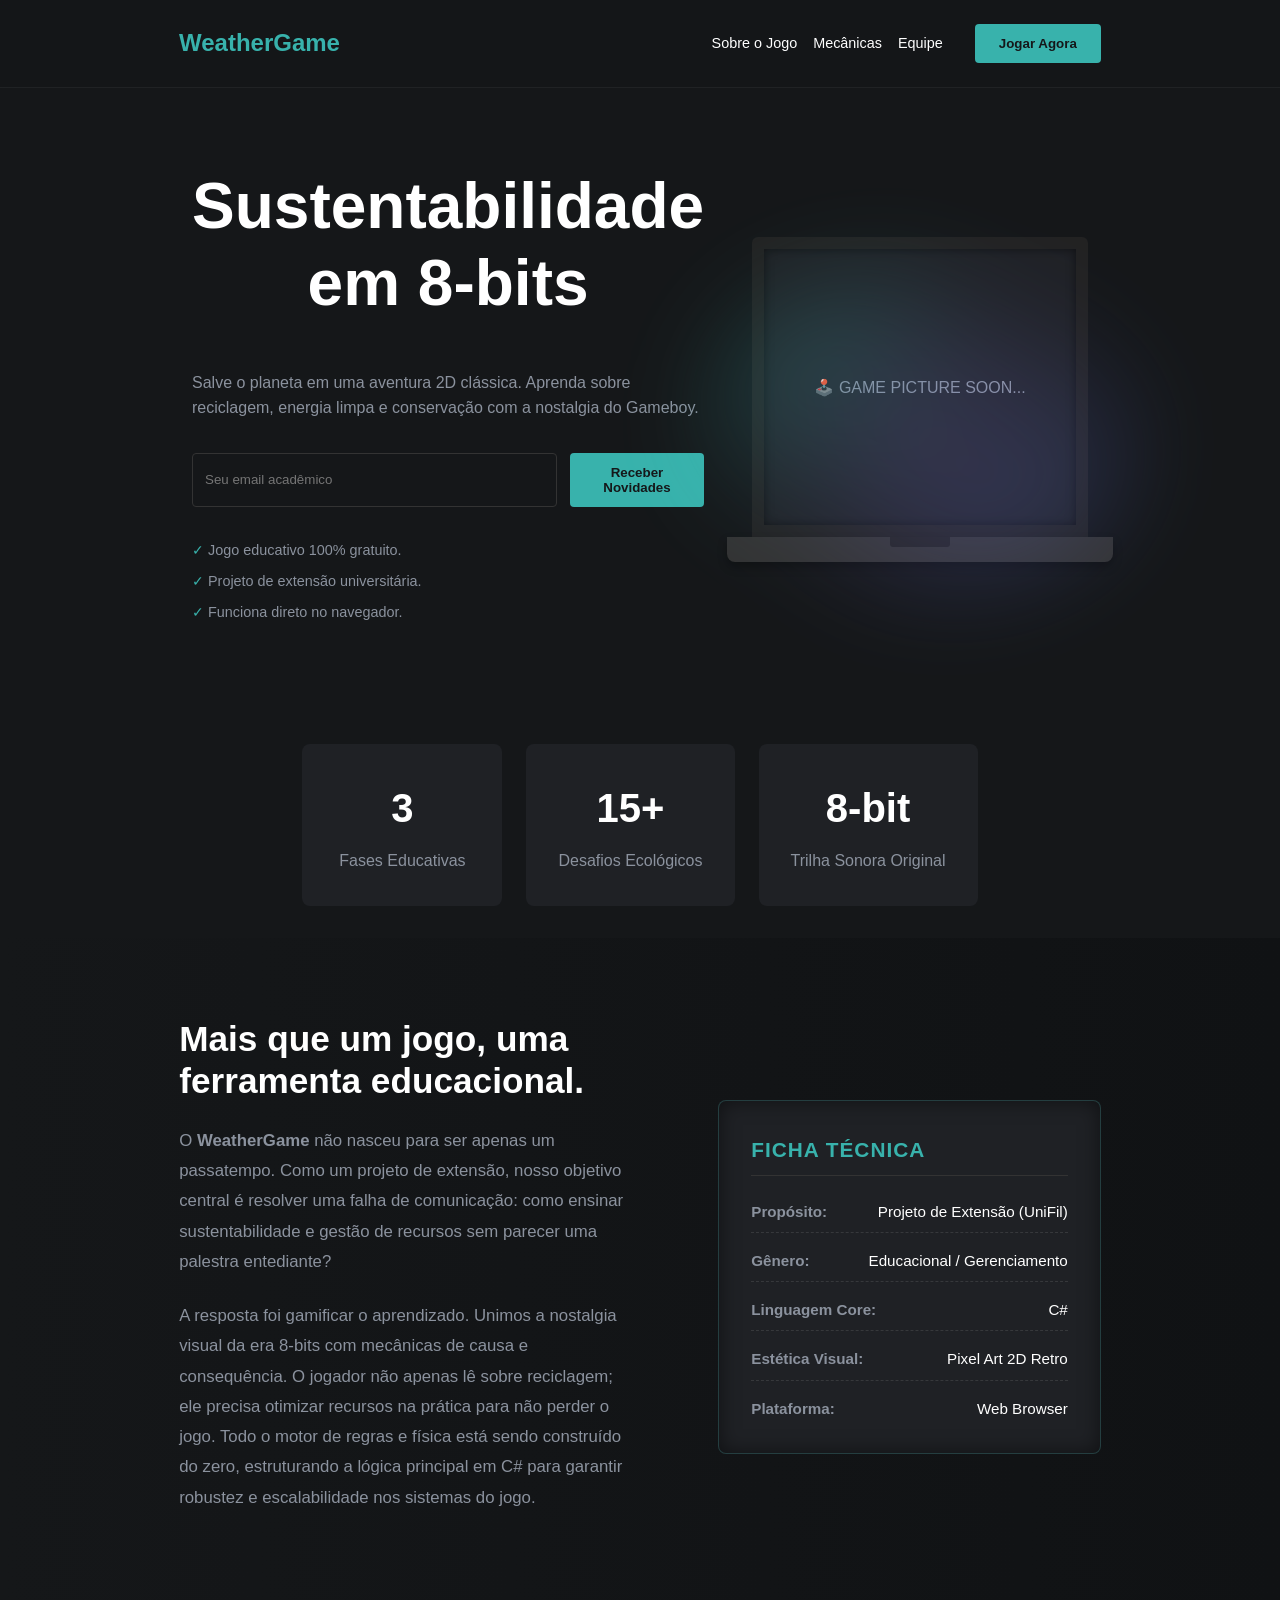
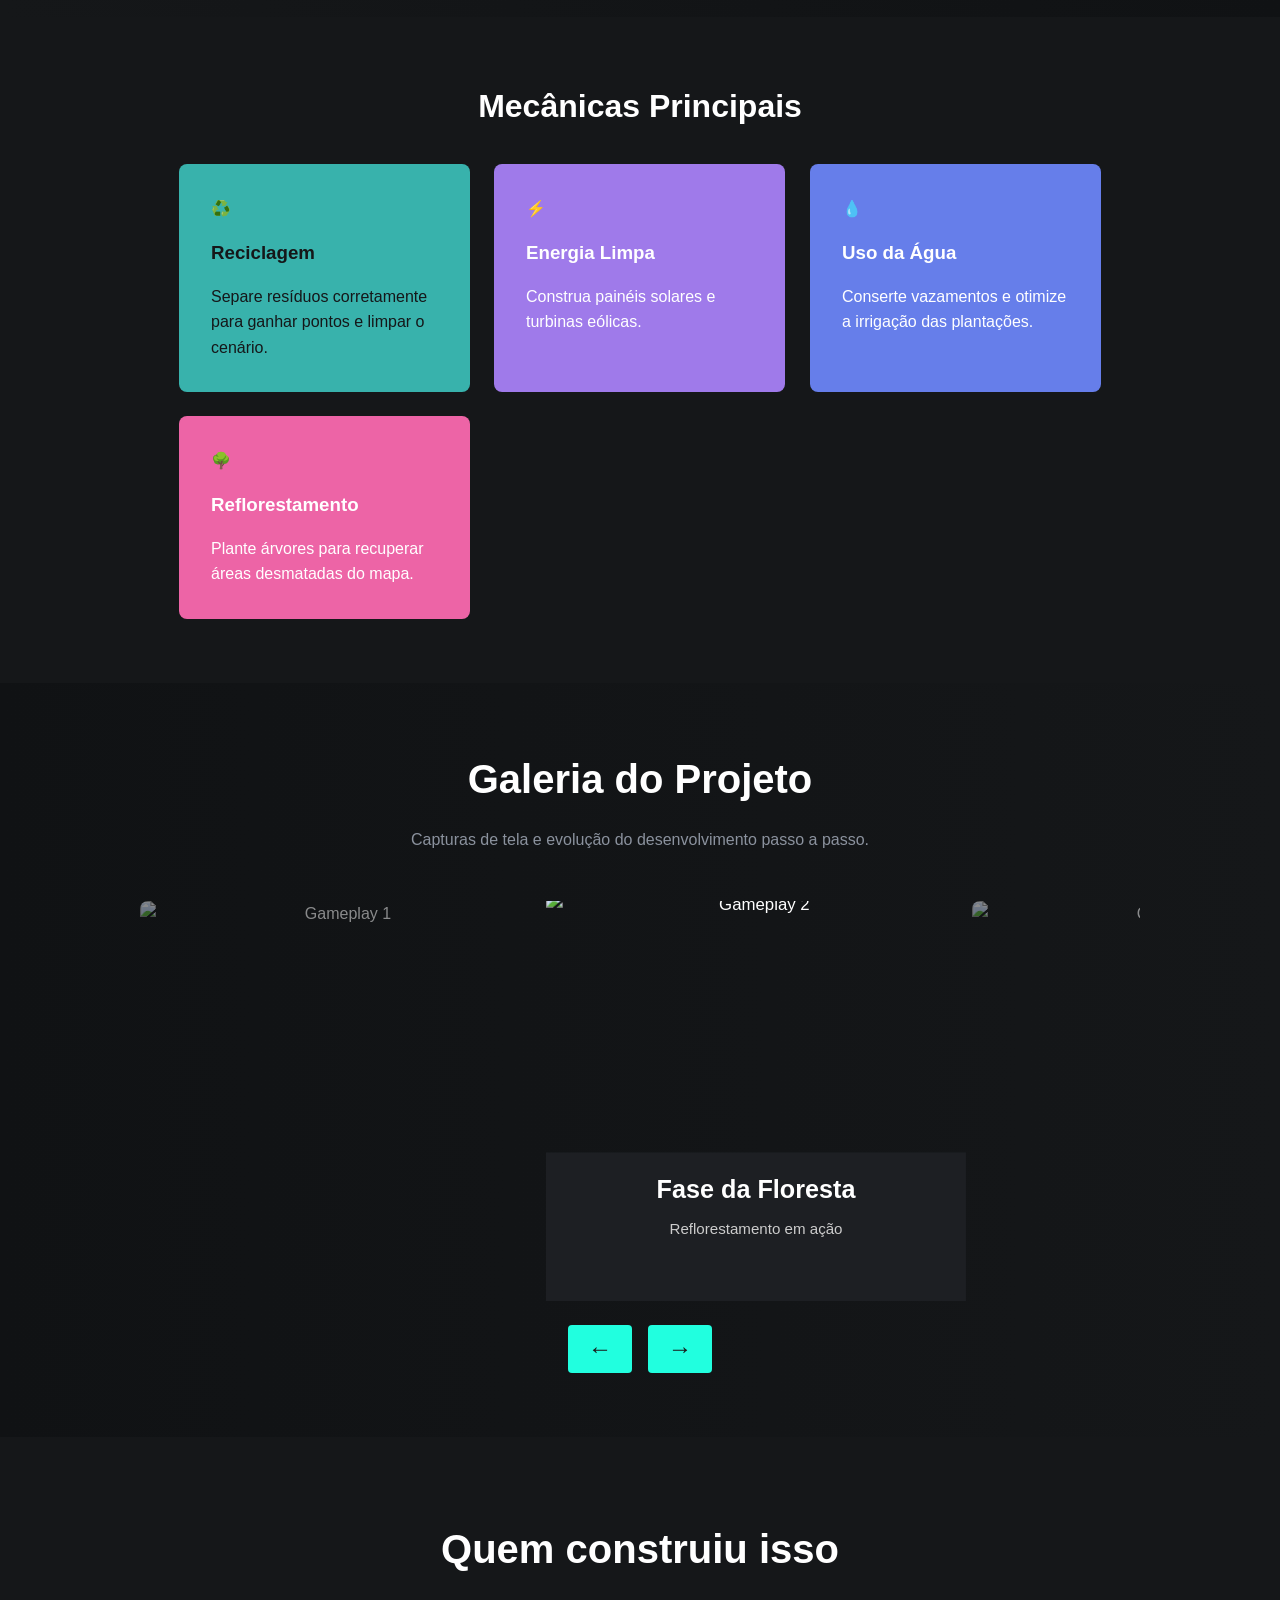
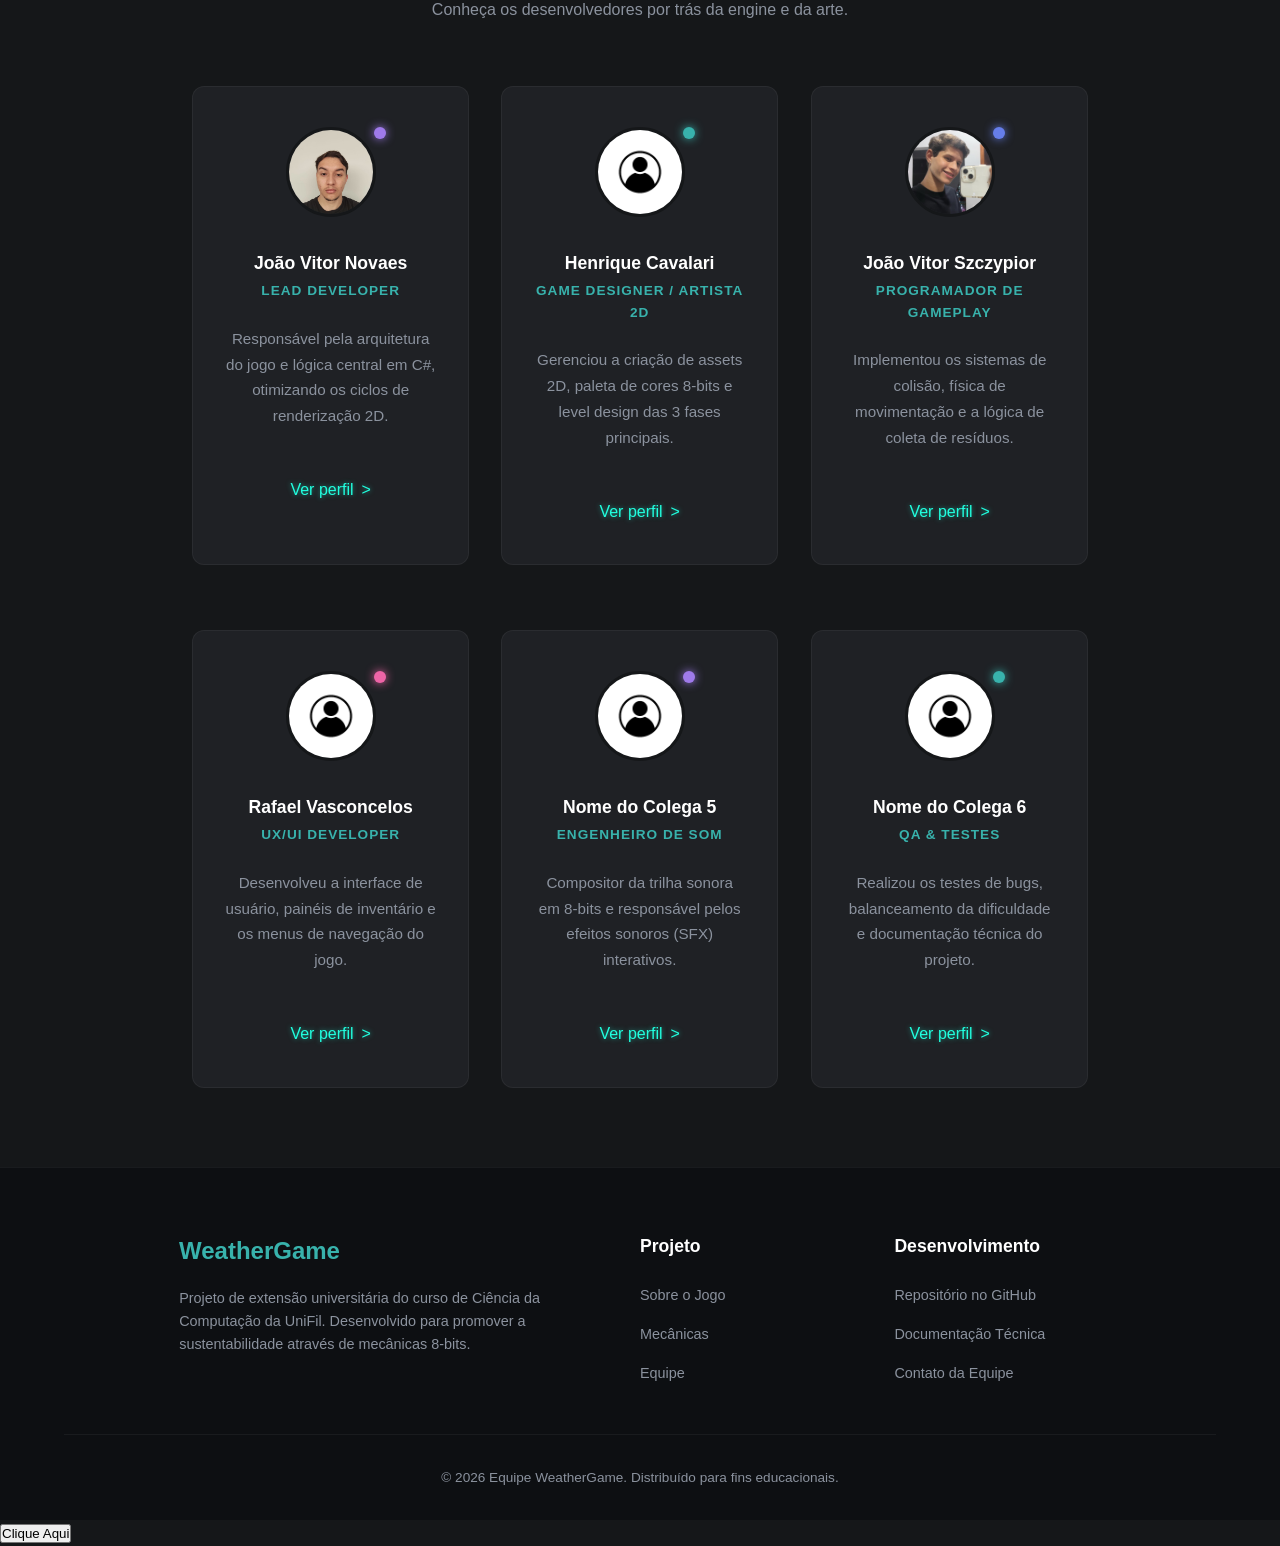
==== commit 99b7531f: "Adicionei o team name" ====
--- a/index.html
+++ b/index.html
@@ -235,7 +235,7 @@
                     <img src="team members/icon.jpg" alt="Foto do Membro 4">
                     <span class="accent-mark pink"></span>
                 </div>
-                <h4 class="team-name">Nome do Colega 4</h4>
+                <h4 class="team-name">Rafael Vasconcelos</h4>
                 <span class="team-role">UX/UI Developer</span>
                 <p class="team-bio">Desenvolveu a interface de usuário, painéis de inventário e os menus de navegação do jogo.</p>
                 <a href="#link-para-o-perfil" class="more-link">Ver perfil</a>
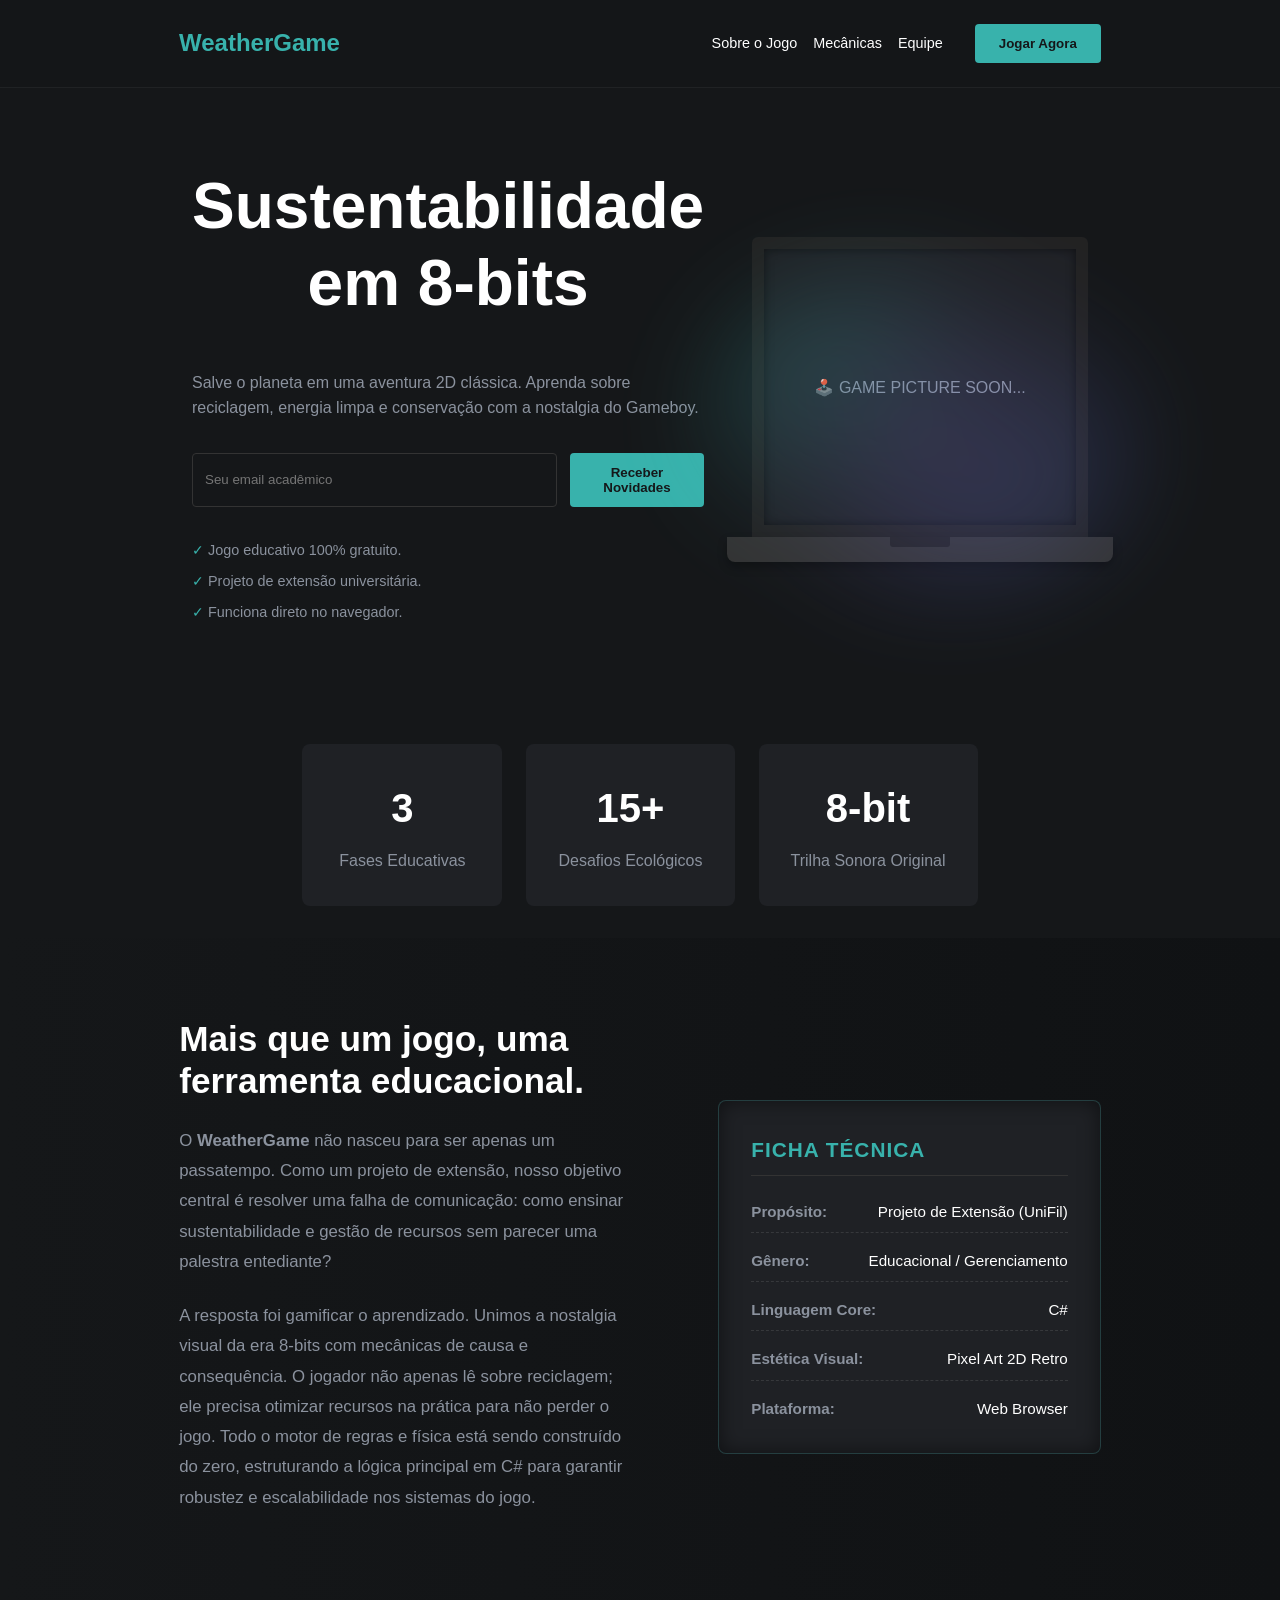
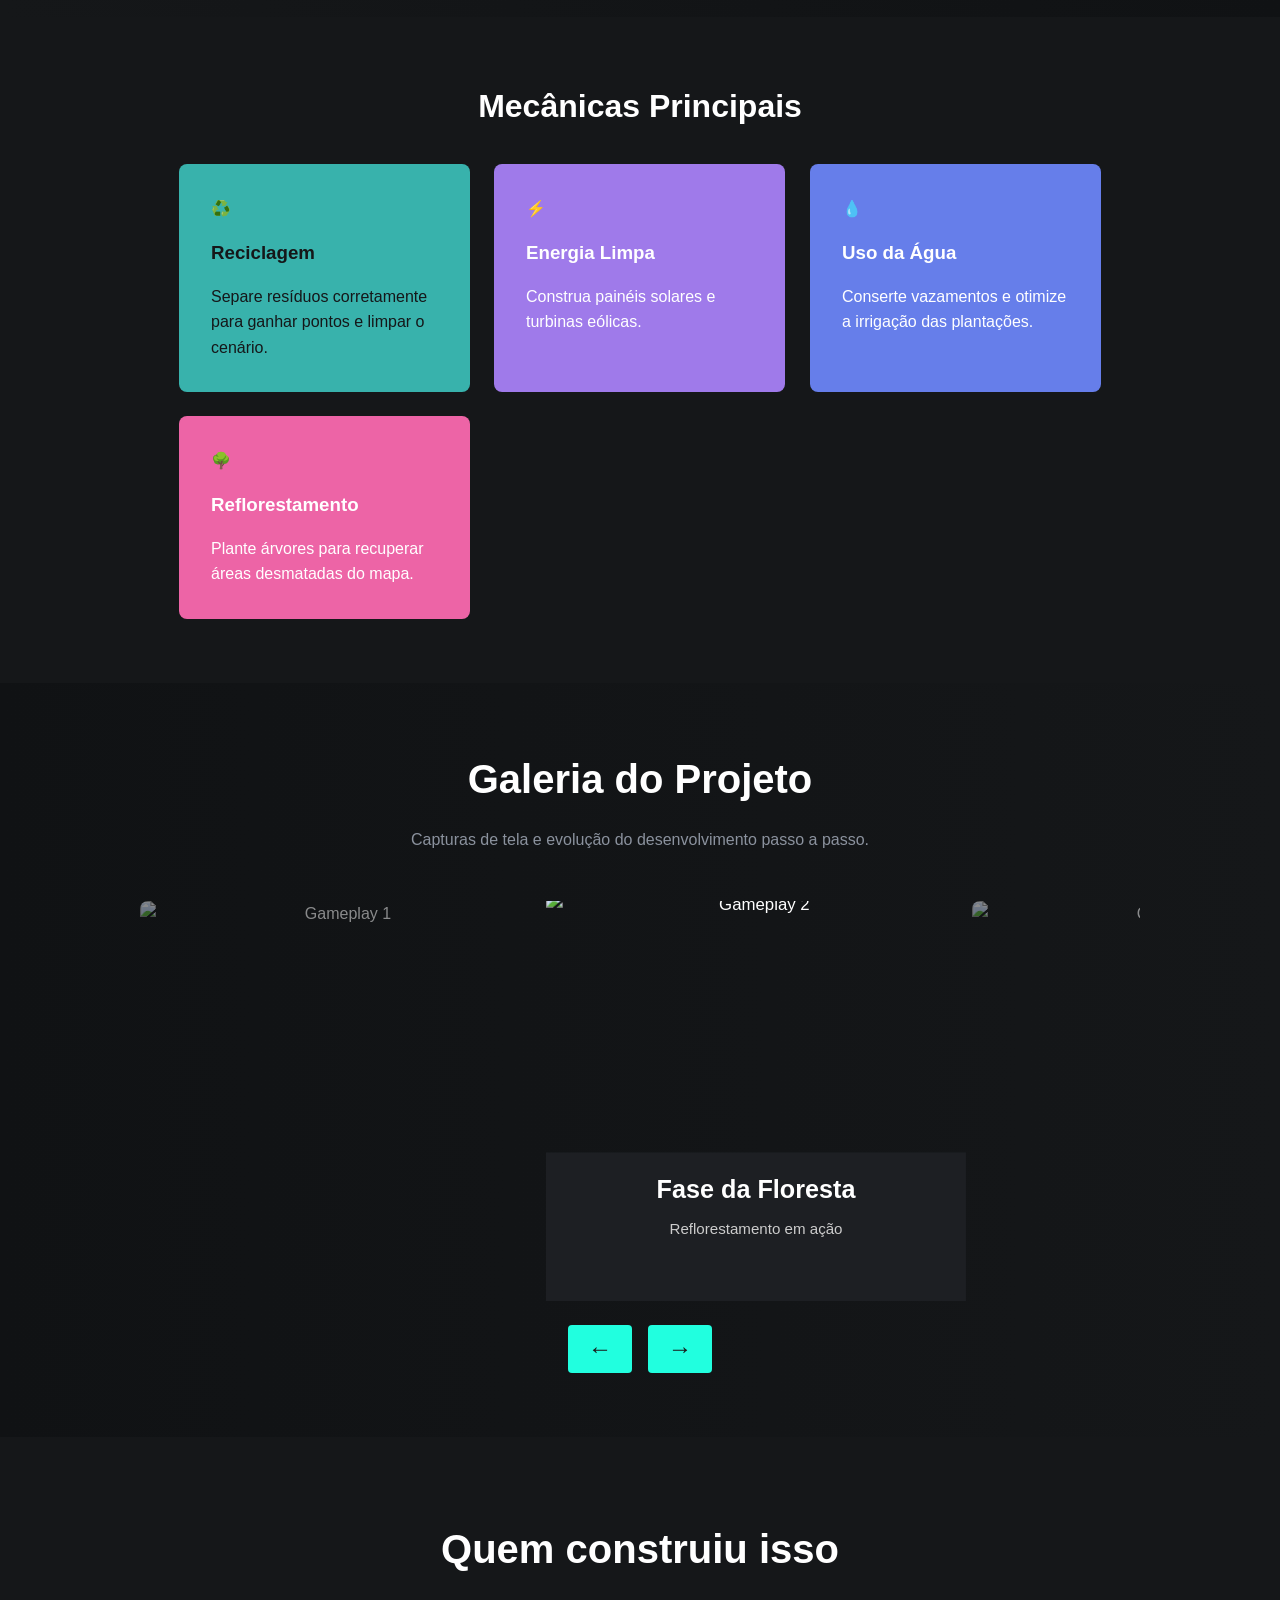
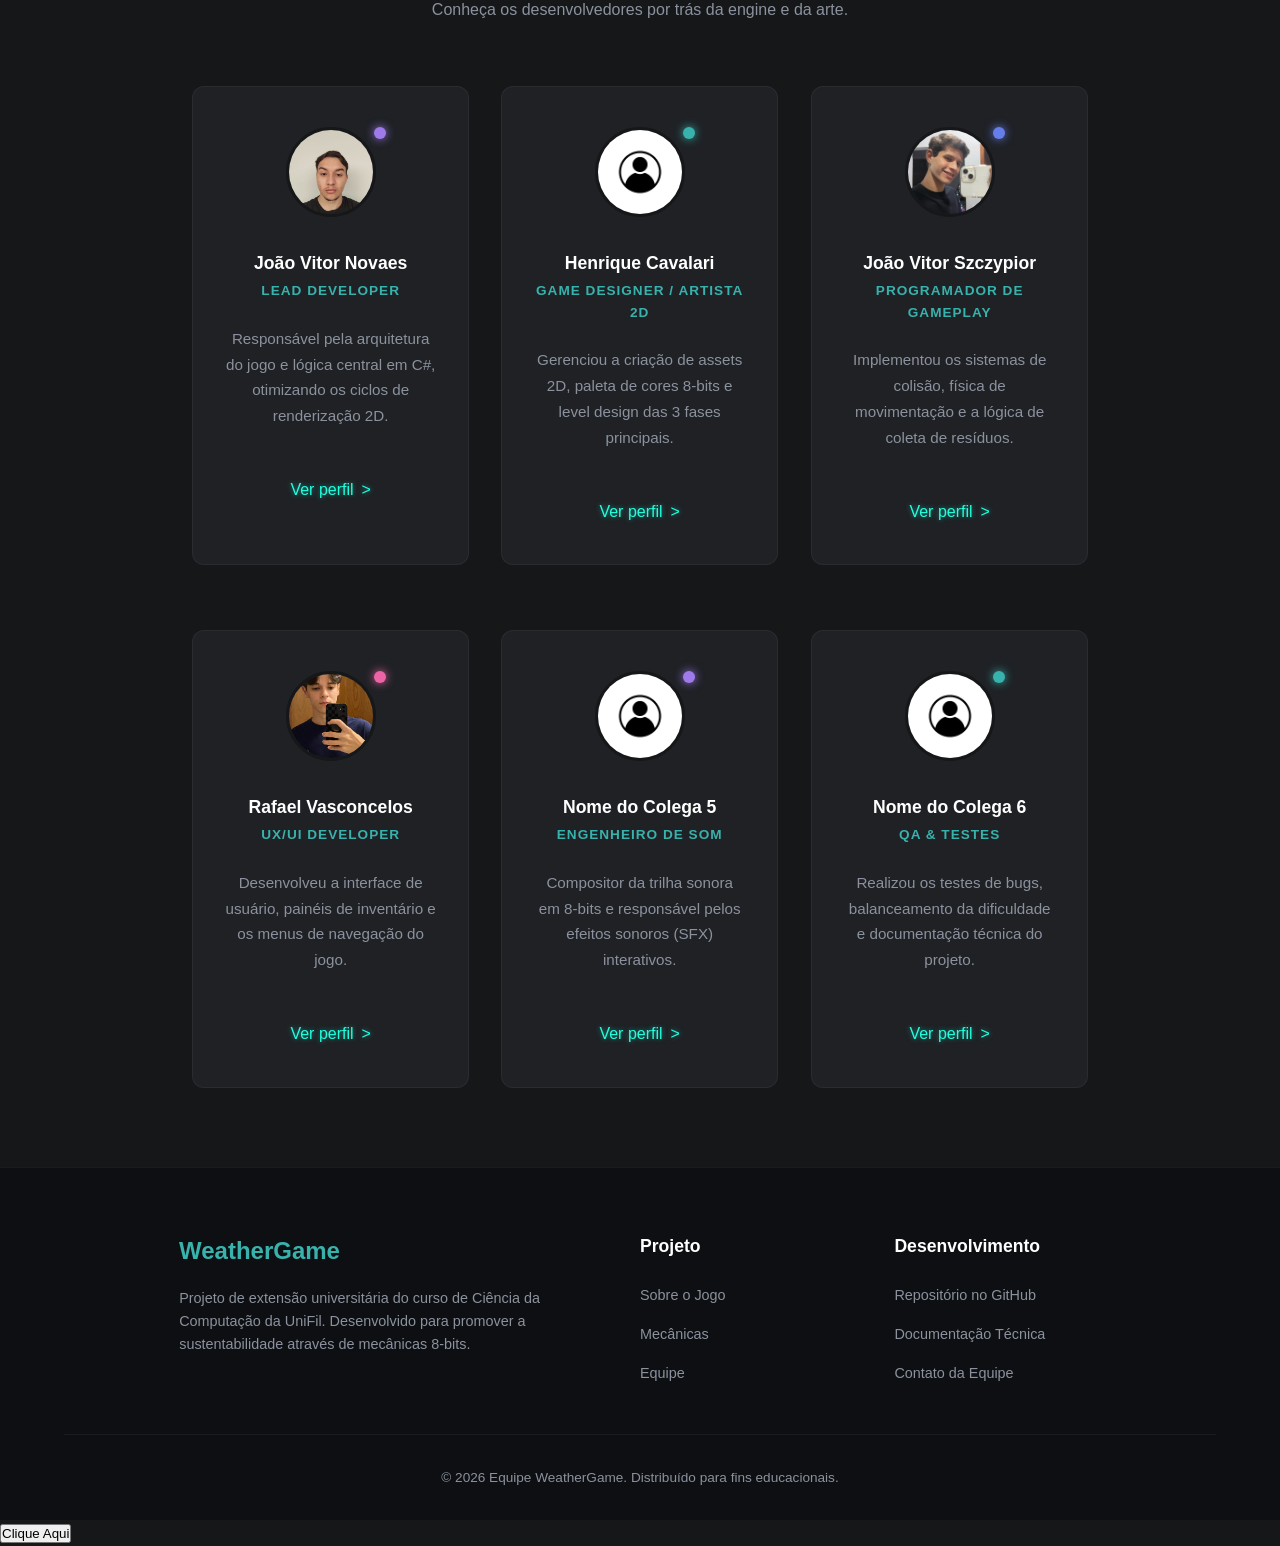
==== commit 53debbf9: "Incluindo minha foto" ====
--- a/index.html
+++ b/index.html
@@ -232,7 +232,7 @@
             
             <div class="team-card">
                 <div class="avatar-container">
-                    <img src="team members/icon.jpg" alt="Foto do Membro 4">
+                    <img src="team members/foto_rafael.jpg" alt="Foto do Membro 4">
                     <span class="accent-mark pink"></span>
                 </div>
                 <h4 class="team-name">Rafael Vasconcelos</h4>
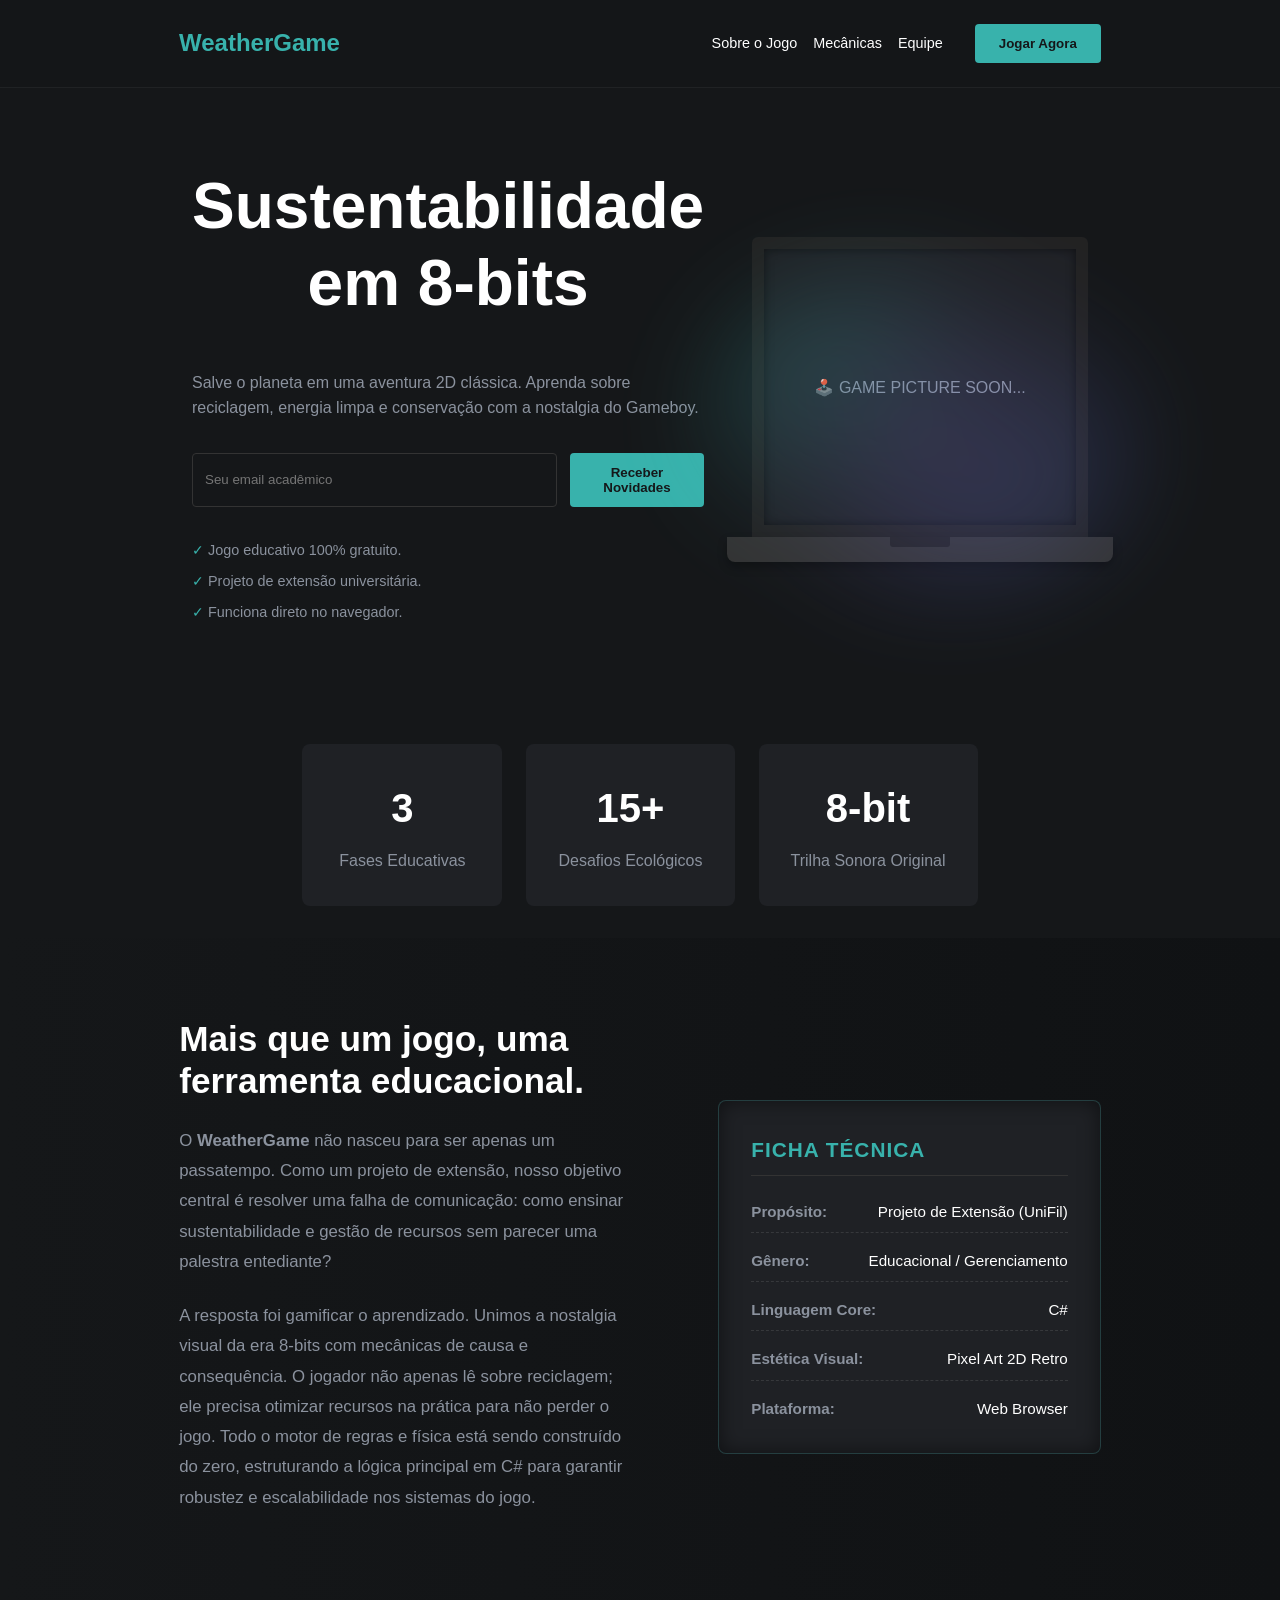
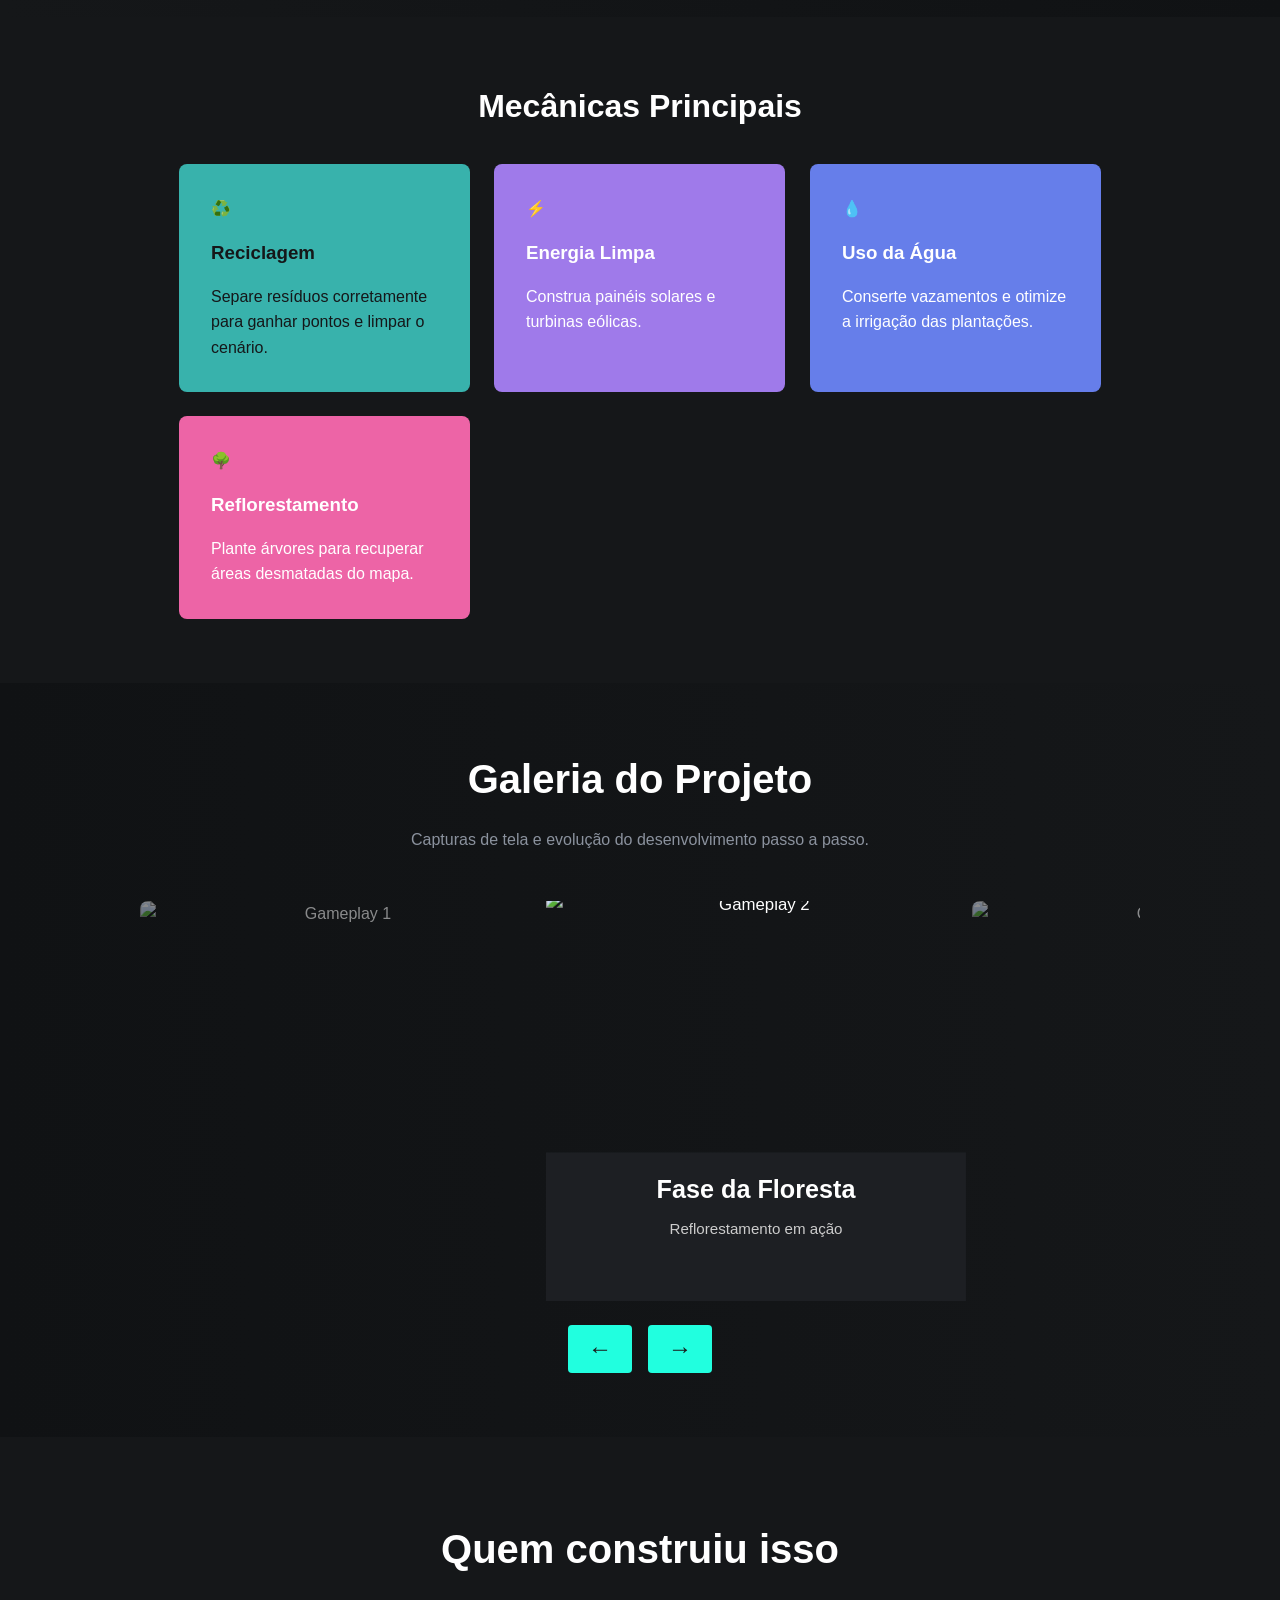
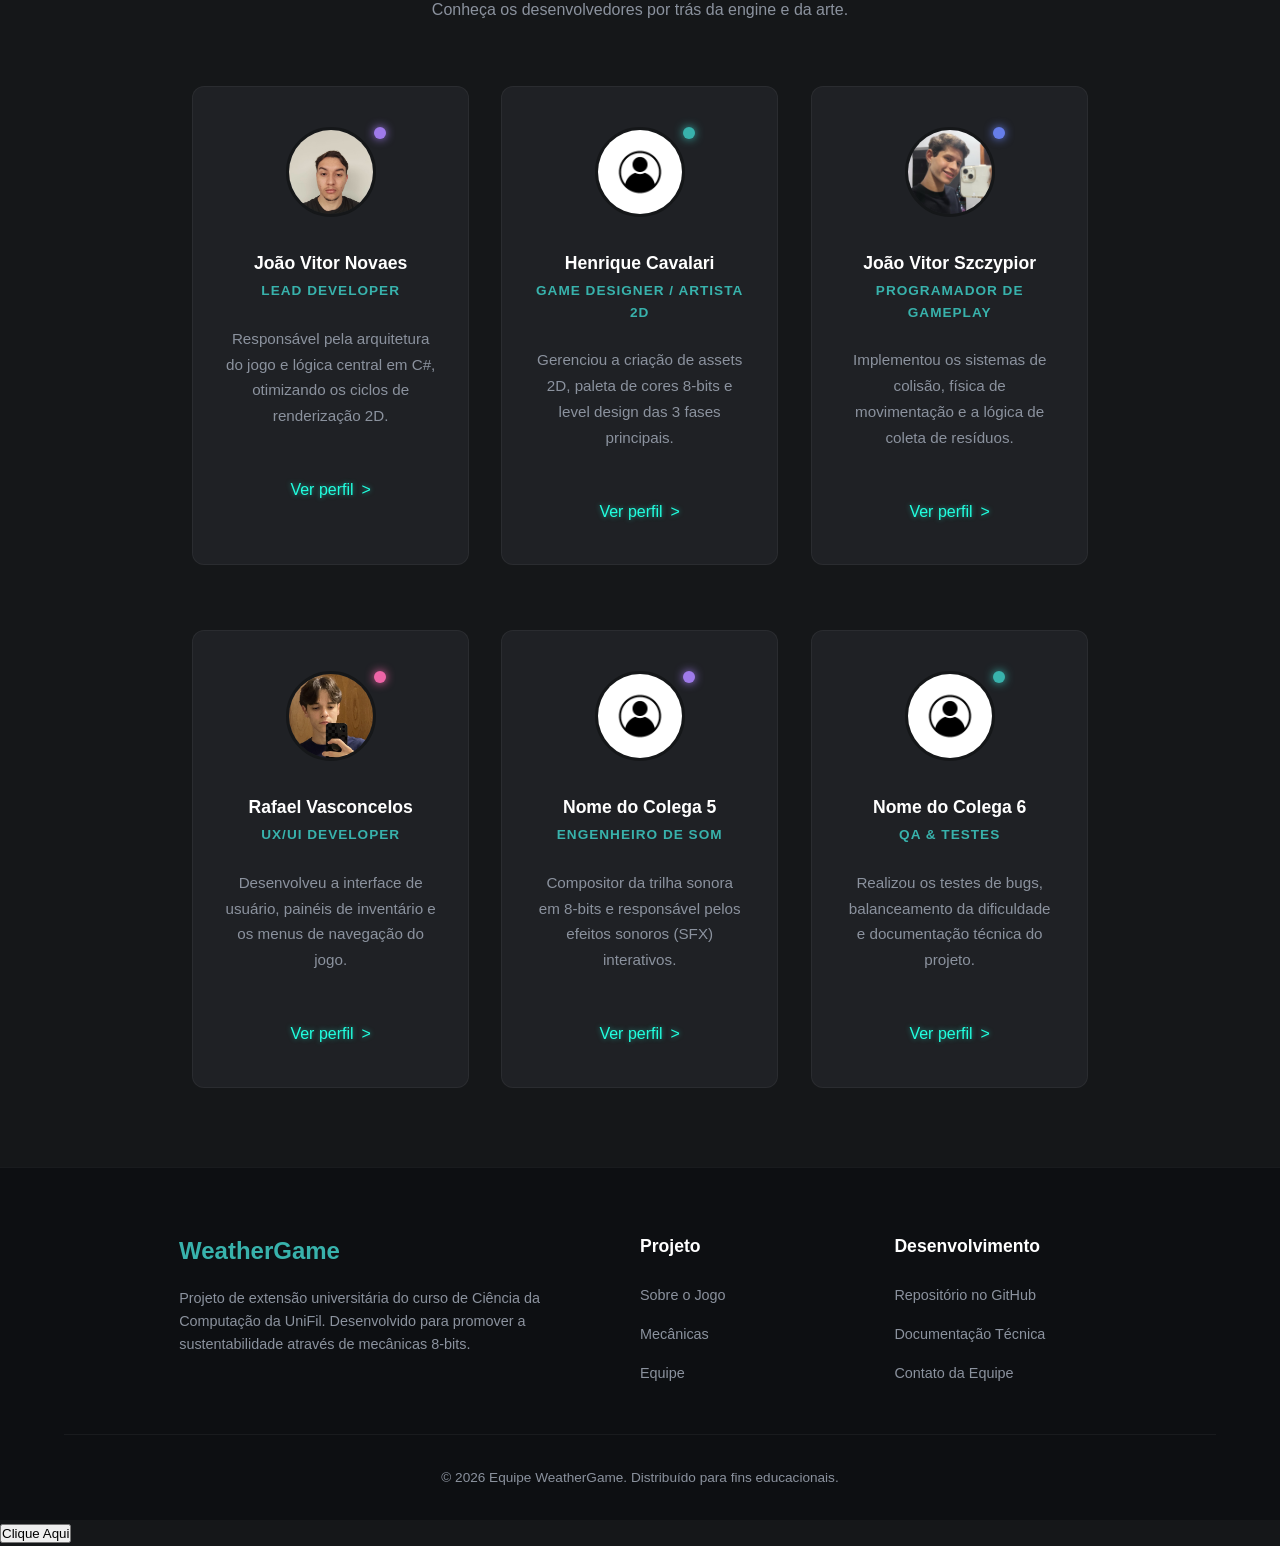
==== commit fc15d7ef: "Adicionando minha foto" ====
--- a/index.html
+++ b/index.html
@@ -232,7 +232,7 @@
             
             <div class="team-card">
                 <div class="avatar-container">
-                    <img src="team members/foto_rafael.jpg" alt="Foto do Membro 4">
+                    <img src="team members/foto_rafael.jpeg" alt="Foto do Membro 4">
                     <span class="accent-mark pink"></span>
                 </div>
                 <h4 class="team-name">Rafael Vasconcelos</h4>
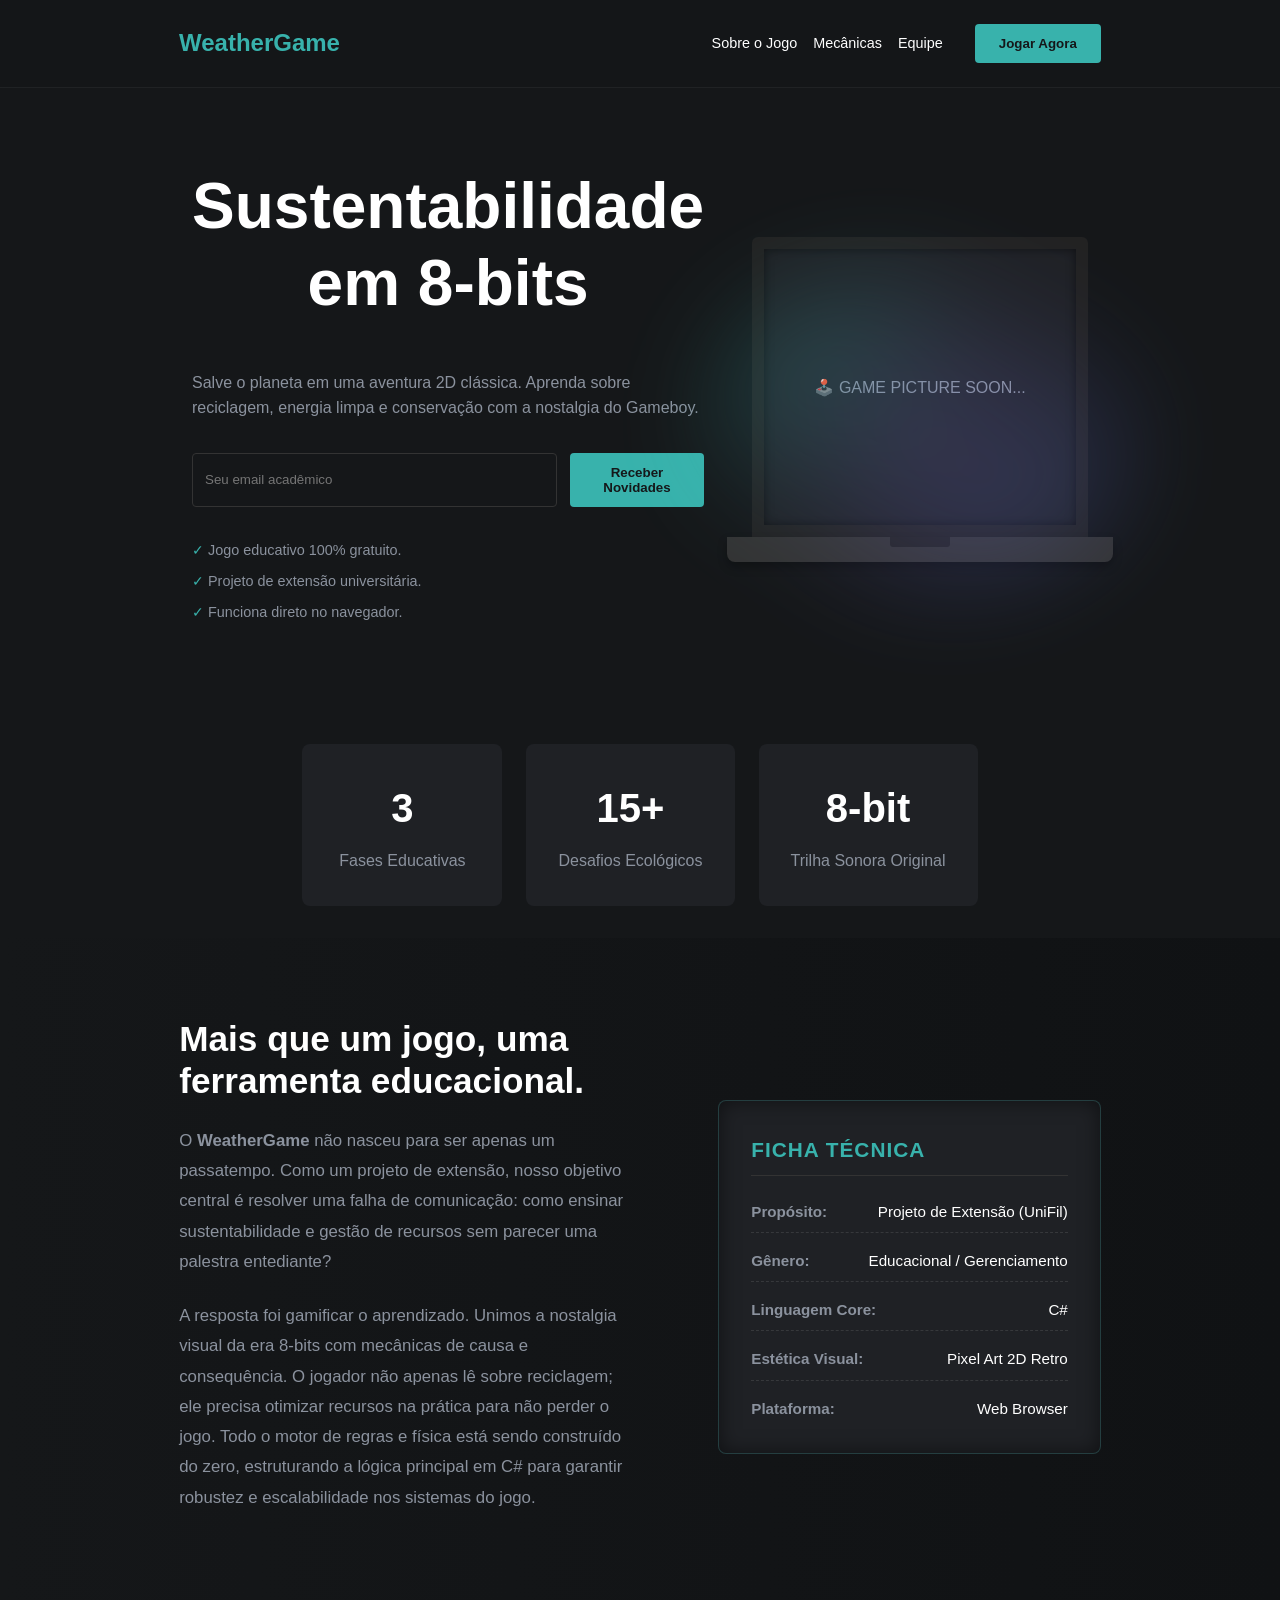
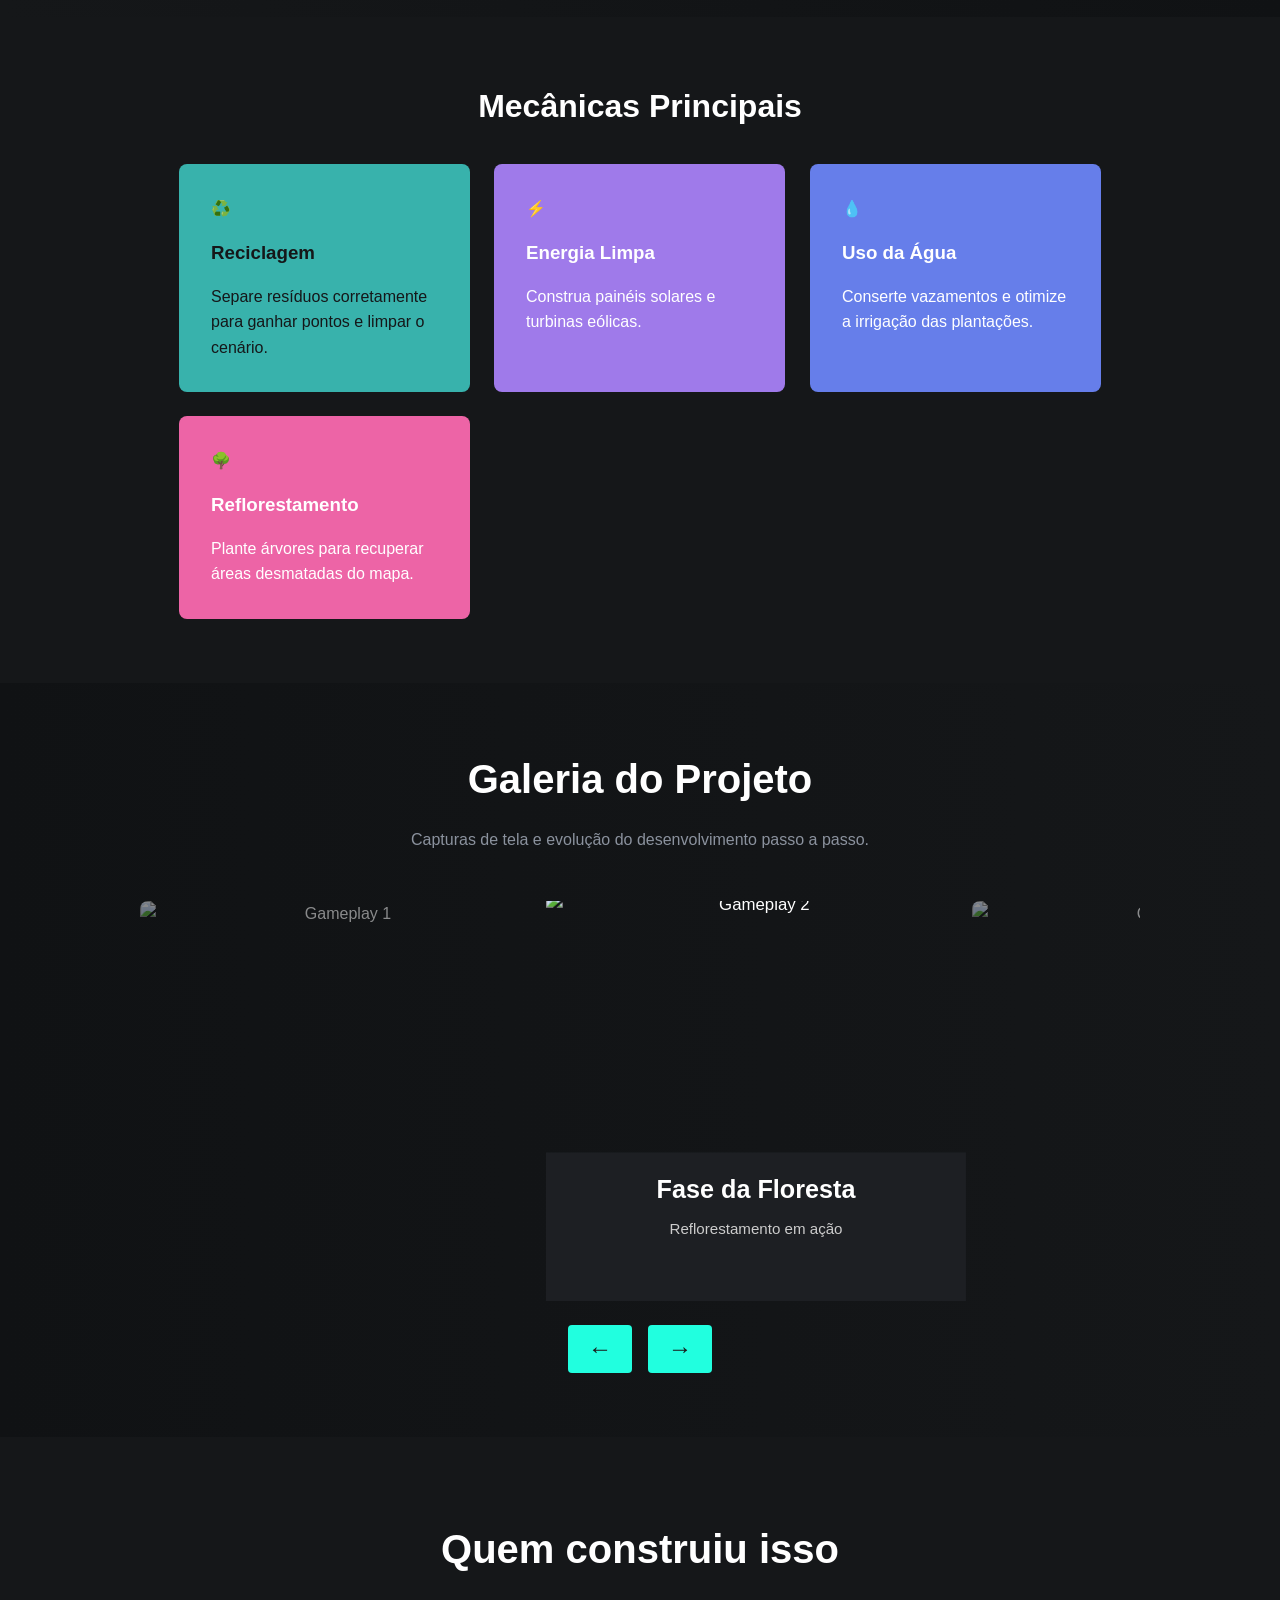
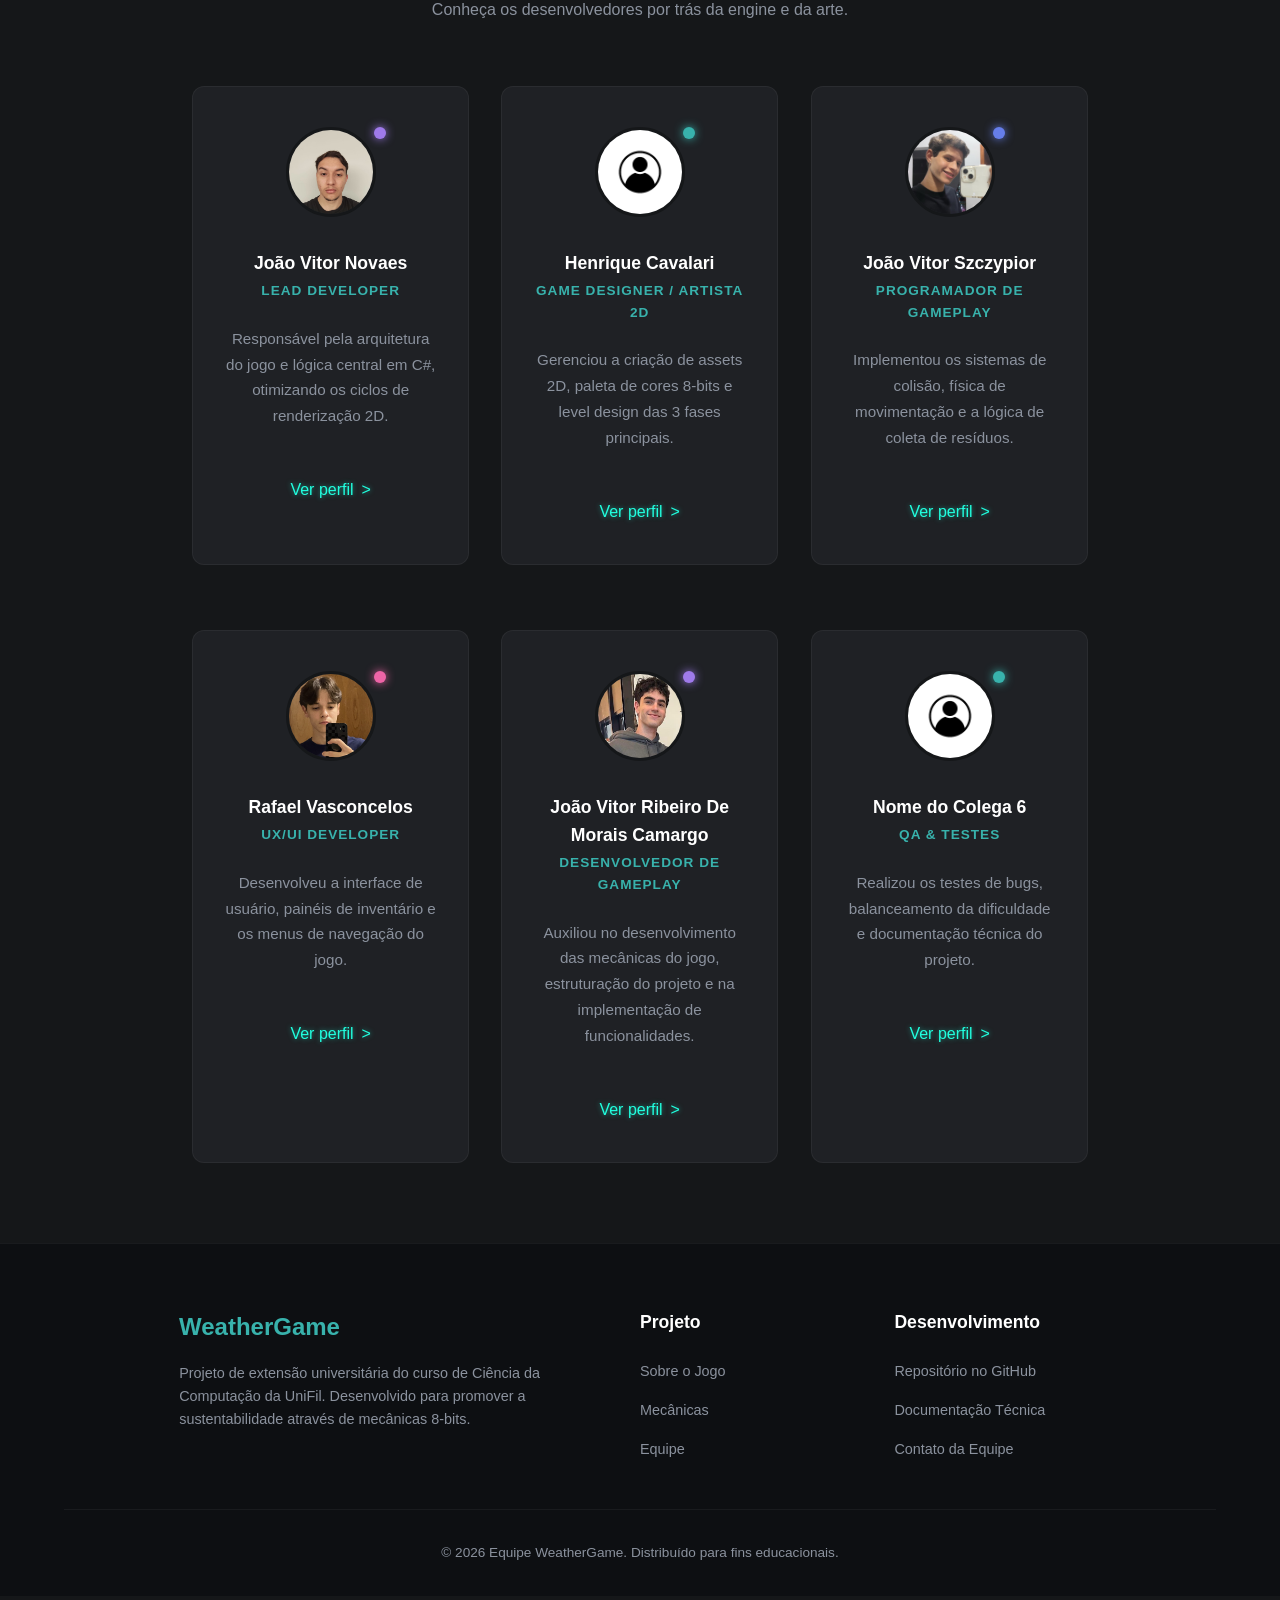
==== commit 9ec52934: "atualizada a foto do participante, e as informações de participação do projeto." ====
--- a/index.html
+++ b/index.html
@@ -243,13 +243,13 @@
 
             <div class="team-card">
                 <div class="avatar-container">
-                    <img src="team members/icon.jpg" alt="Foto do Membro 5">
+                    <img src="team members/joao.jpeg" alt="Foto de João Camargo">
                     <span class="accent-mark purple"></span>
                 </div>
-                <h4 class="team-name">Nome do Colega 5</h4>
-                <span class="team-role">Engenheiro de Som</span>
-                <p class="team-bio">Compositor da trilha sonora em 8-bits e responsável pelos efeitos sonoros (SFX) interativos.</p>
-                <a href="#link-para-o-perfil" class="more-link">Ver perfil</a>
+                <h4 class="team-name">João Vitor Ribeiro De Morais Camargo</h4>
+                <span class="team-role">Desenvolvedor de Gameplay</span>
+<p class="team-bio">Auxiliou no desenvolvimento das mecânicas do jogo, estruturação do projeto e na implementação de funcionalidades.</p>
+                <a href="https://www.linkedin.com/in/joaovitor-camargo/" class="more-link">Ver perfil</a>
             </div>
 
             <div class="team-card">
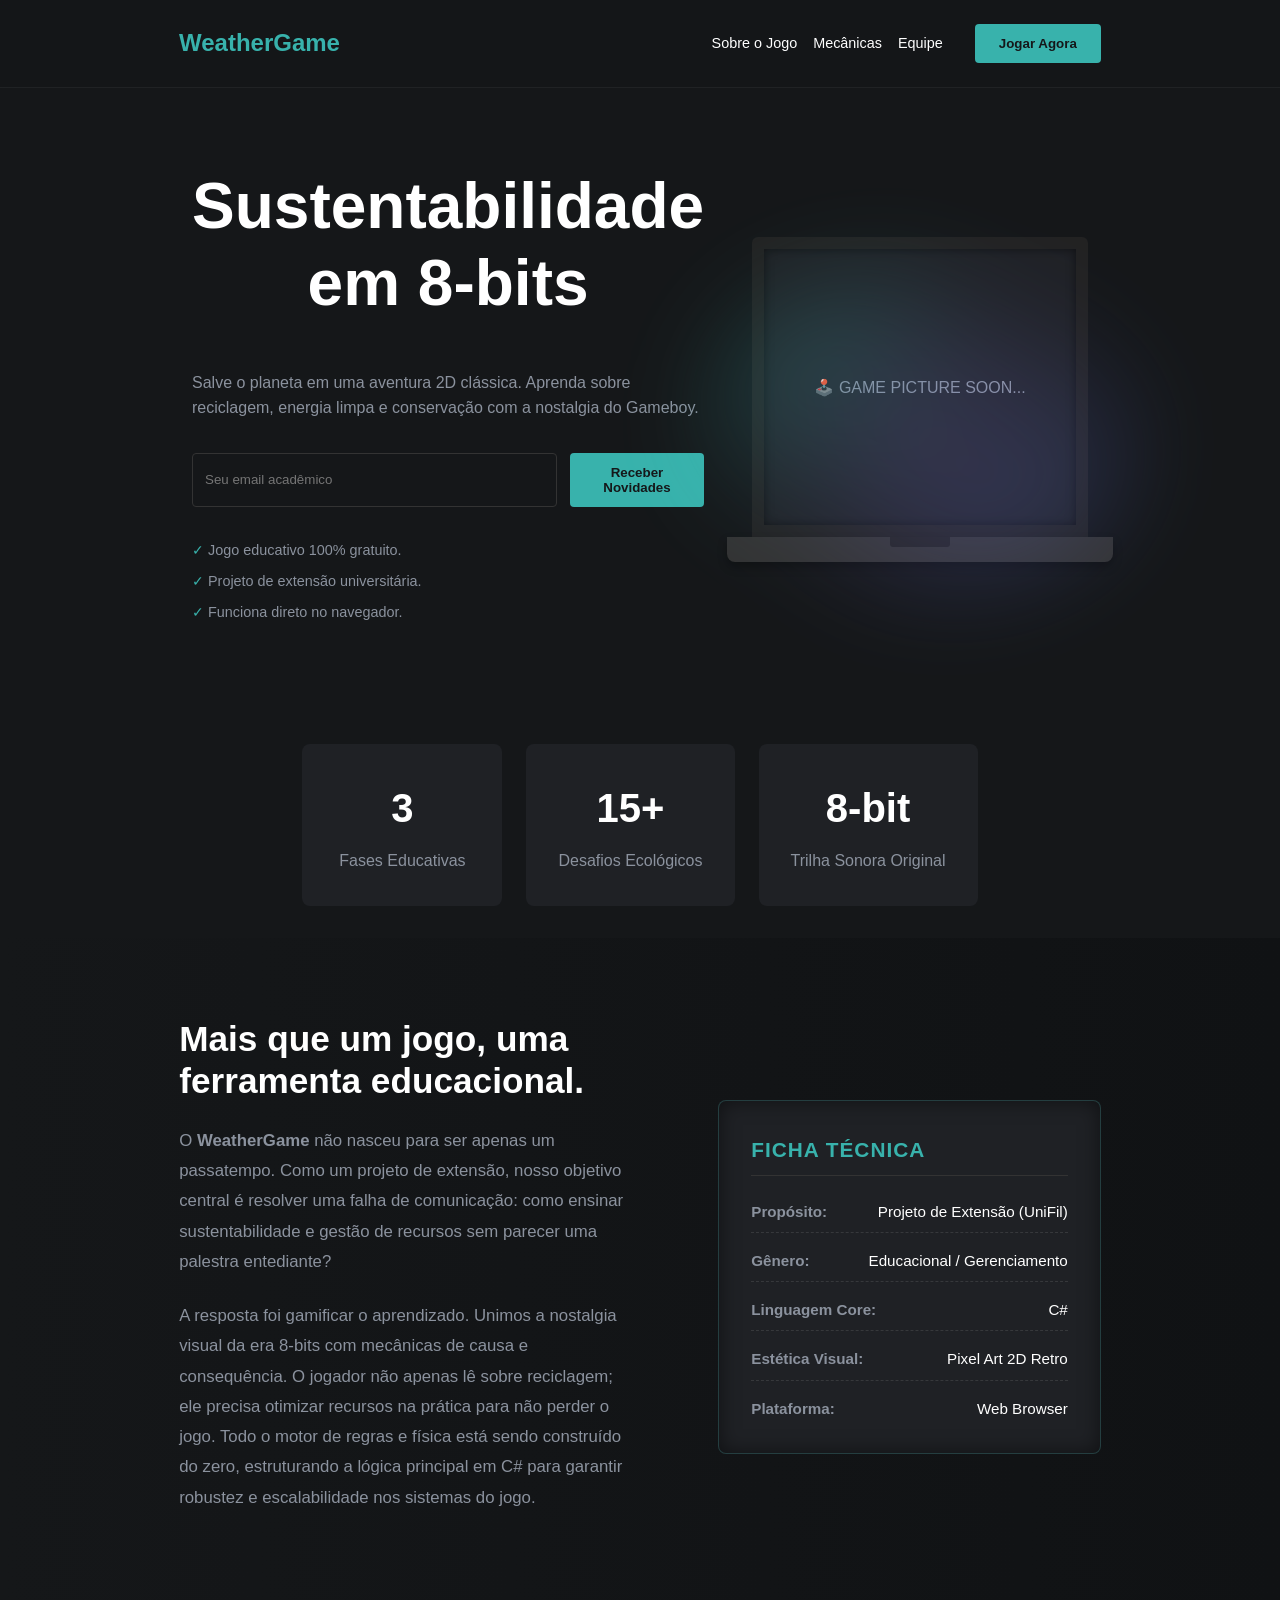
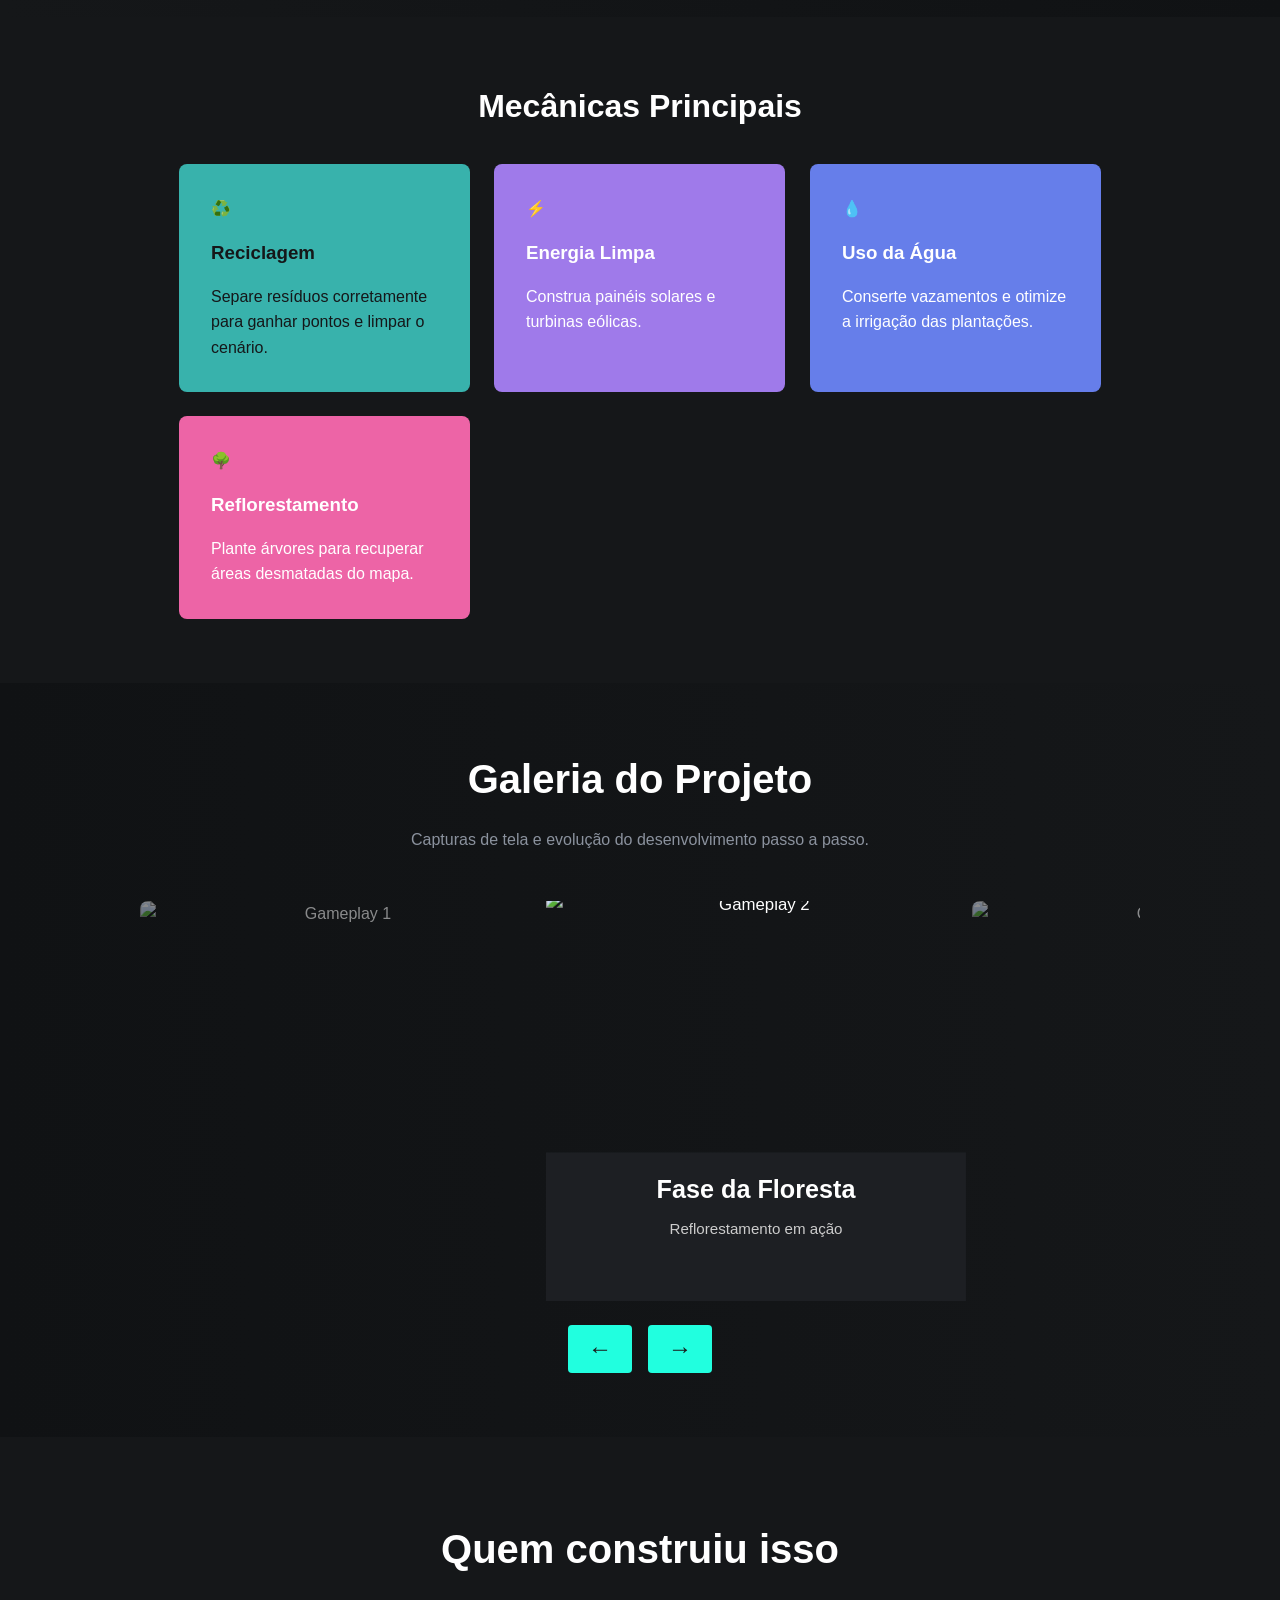
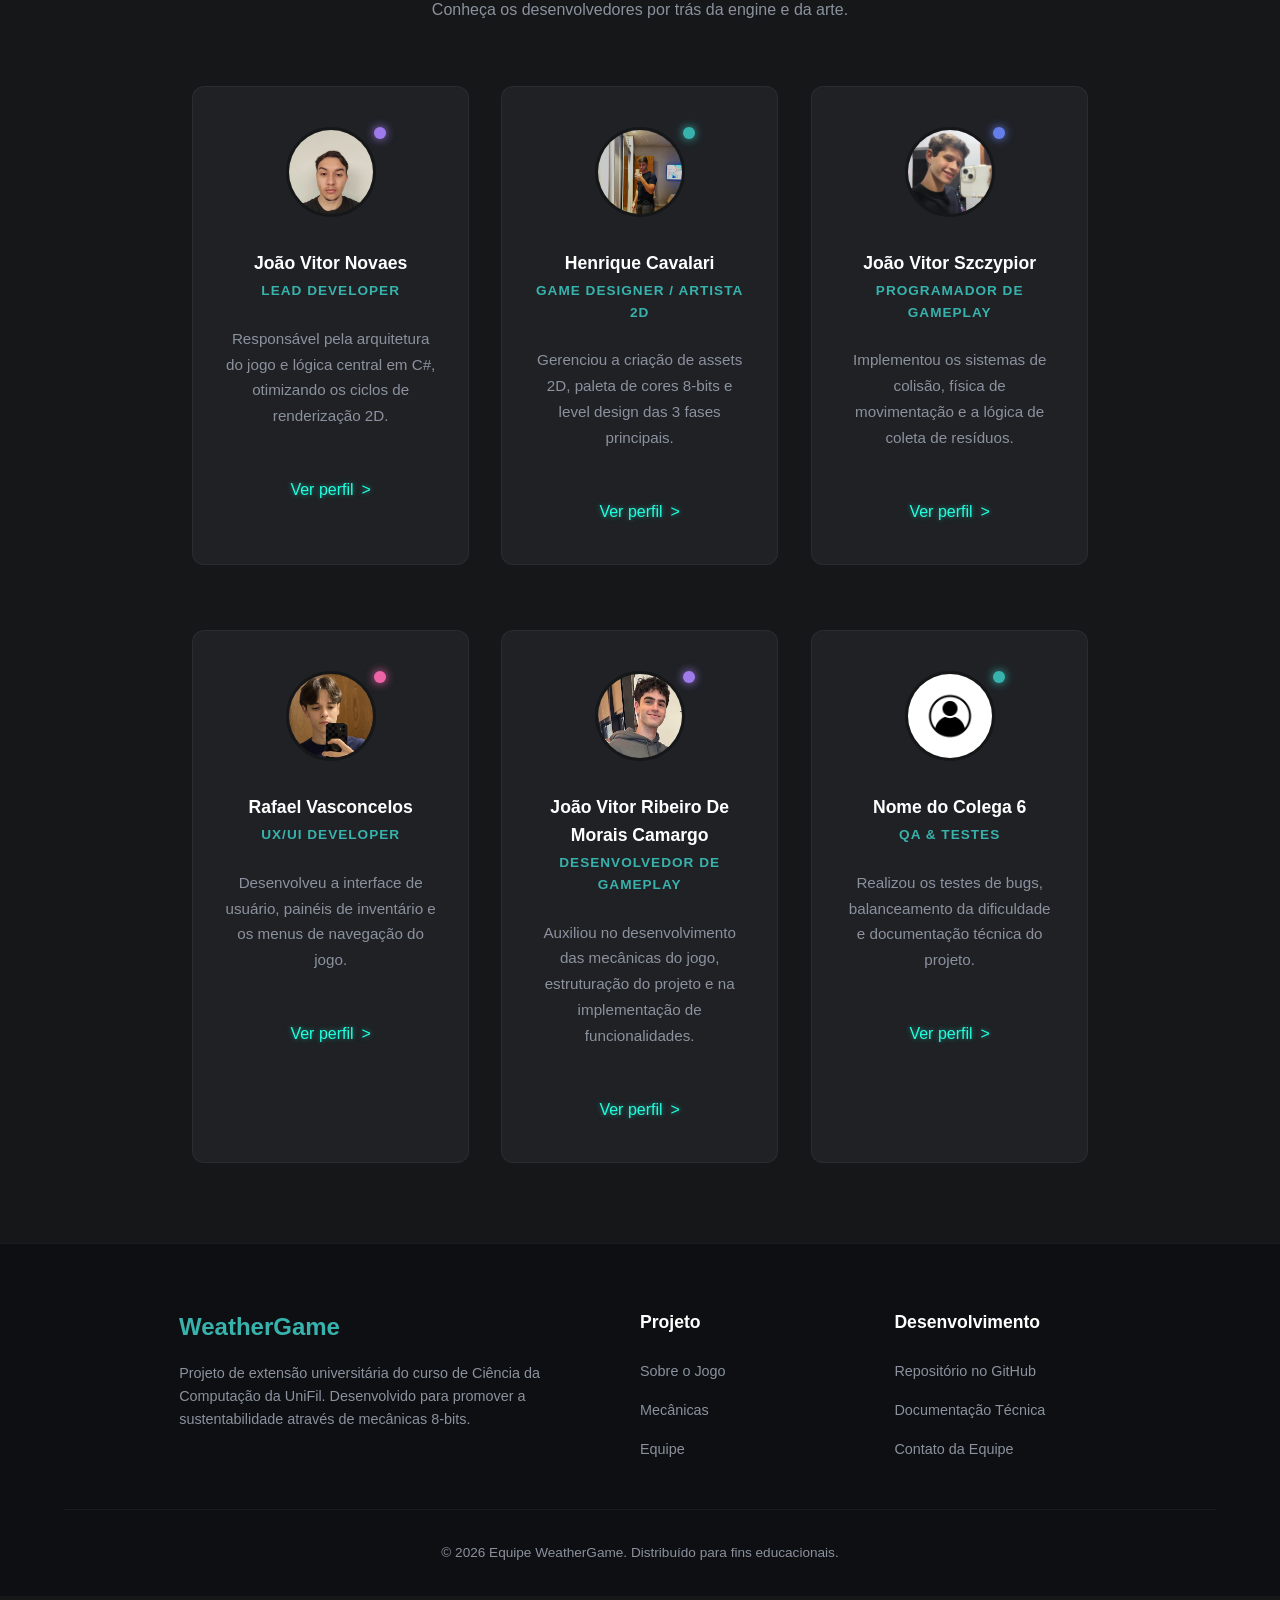
==== commit 9e61ec41: "Adicionando minha foto" ====
--- a/index.html
+++ b/index.html
@@ -210,7 +210,7 @@
 
             <div class="team-card">
                 <div class="avatar-container">
-                    <img src="team members/icon.jpg" alt="Foto do Membro 2">
+                    <img src="team members/henrique.jpg" alt="Foto do Membro 2">
                     <span class="accent-mark teal"></span>
                 </div>
                 <h4 class="team-name">Henrique Cavalari</h4>
@@ -248,8 +248,8 @@
                 </div>
                 <h4 class="team-name">João Vitor Ribeiro De Morais Camargo</h4>
                 <span class="team-role">Desenvolvedor de Gameplay</span>
-<p class="team-bio">Auxiliou no desenvolvimento das mecânicas do jogo, estruturação do projeto e na implementação de funcionalidades.</p>
-                <a href="https://www.linkedin.com/in/joaovitor-camargo/" class="more-link">Ver perfil</a>
+                <p class="team-bio">Auxiliou no desenvolvimento das mecânicas do jogo, estruturação do projeto e na implementação de funcionalidades.</p>
+                <a href="https://jcamargo26.github.io/CurriculoJoao/" class="more-link">Ver perfil</a>
             </div>
 
             <div class="team-card">
